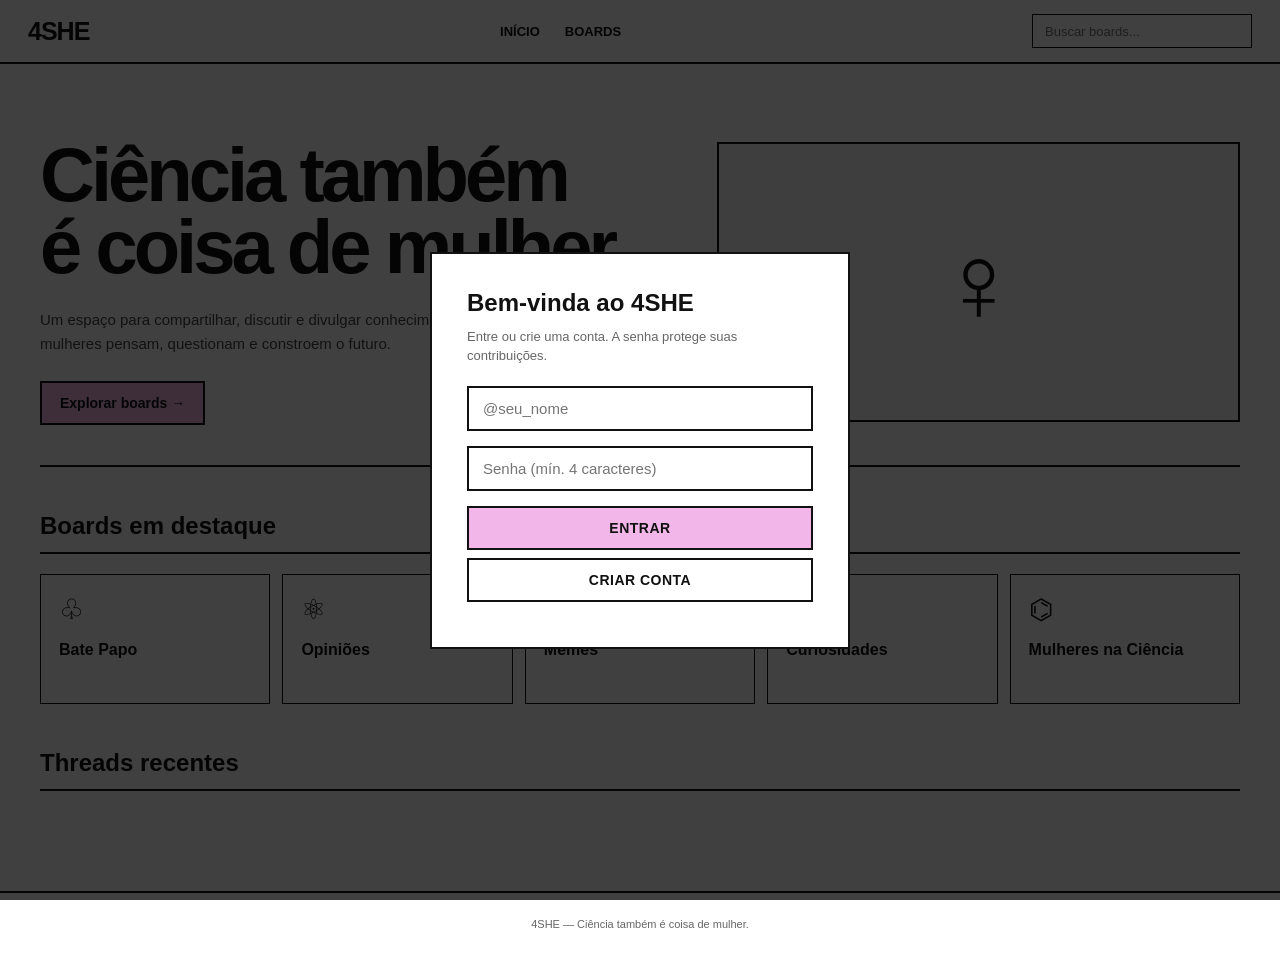
==== public/index.html @ c558122b "bagui certo" ====
<!DOCTYPE html>
<html lang="pt-BR">
<head>
    <meta charset="UTF-8">
    <meta name="viewport" content="width=device-width, initial-scale=1.0, viewport-fit=cover">
    <title>4SHE — Ciência também é coisa de mulher</title>
    <link rel="stylesheet" href="css.css">
</head>
<body>

<header>
    <div class="logo" data-nav="home">4SHE</div>

    <nav class="top-nav">
        <a data-nav="home">INÍCIO</a>
        <a data-nav="boards">BOARDS</a>
    </nav>

    <input class="search" type="text" placeholder="Buscar boards...">

</header>

<main>

    <!-- HOME -->
    <section id="page-home" class="page active">
        <div class="hero">
            <div>
                <h1>Ciência também<br>é coisa de mulher.</h1>
                <p>Um espaço para compartilhar, discutir e divulgar conhecimento científico. Aqui, mulheres pensam, questionam e constroem o futuro.</p>
                <button class="button" data-nav="boards">Explorar boards →</button>
            </div>
            <div class="hero-visual">♀</div>
        </div>

        <div class="section">
            <div class="section-title"><h2>Boards em destaque</h2></div>
            <div class="boards-grid">
                <div class="board-card" data-board="Biologia"><div class="board-icon">♧</div><h3>Bate Papo</h3></div>
                <div class="board-card" data-board="Física"><div class="board-icon">⚛</div><h3>Opiniões</h3></div>
                <div class="board-card" data-board="Computação"><div class="board-icon">▣</div><h3>Memes</h3></div>
                <div class="board-card" data-board="Astronomia"><div class="board-icon">✧</div><h3>Curiosidades</h3></div>
                <div class="board-card" data-board="Mulheres na Ciência"><div class="board-icon">⌬</div><h3>Mulheres na Ciência</h3></div>
            </div>
        </div>

        <div class="section">
            <div class="section-title"><h2>Threads recentes</h2></div>
            <div id="home_threads"></div>
        </div>
    </section>

    <!-- BOARDS -->
    <section id="page-boards" class="page">
        <div class="boards-layout">
            <aside class="board-sidebar">
                <button data-board="__todas__" class="selected">⌘ Todas</button>
                <button data-board="Biologia">♧ Bate Papo</button>
                <button data-board="Física">⚛ Opiniões</button>
                <button data-board="Computação">▣ Memes</button>
                <button data-board="Astronomia">✧ Curiosidades</button>
                <button data-board="Química">⚗ Ciencias</button>
                <button data-board="Matemática">∑ Nerdices</button>
                <button data-board="Engenharia">⚙ Bate papo2</button>
                <button data-board="Mulheres na Ciência">♡ Mulheres na Ciência</button>
            </aside>

            <div class="board-content">
                <div class="board-header">
                    <div>
                        <h2 id="board_titulo">Todas as threads</h2>
                        <p id="board_desc">Todas as discussões da plataforma.</p>
                    </div>
                    <a id="link_publicar" class="publicar-thread" href="#">
                        <span class="plus">＋</span>
                        <span class="txt">PUBLICAR THREAD</span>
                    </a>
                </div>
                <div id="thread-list"></div>
            </div>
        </div>
    </section>

    <!-- PUBLICAR -->
    <section id="page-publicar" class="page">
        <div class="form-container">
            <h2 style="margin-bottom:20px;border-bottom:2px solid #111;padding-bottom:15px;">Nova Thread</h2>
            <form id="threadForm">
                <div class="form-group">
                    <label for="titulo">Título da thread</label>
                    <input type="text" id="titulo" placeholder="Digite o título da discussão" required>
                </div>
                <div class="form-group">
                    <label for="url">URL da imagem</label>
                    <input type="url" id="url" placeholder="https://exemplo.com/imagem.jpg">
                    <div class="help">Opcional. Cole o endereço de uma imagem.</div>
                </div>
                <div class="form-group">
                    <label for="texto">Texto da discussão</label>
                    <textarea id="texto" required placeholder="Escreva aqui o conteúdo da sua discussão..."></textarea>
                    <div class="help">Explique sua ideia, pergunta ou hipótese.</div>
                </div>
                <div class="buttons">
                    <button type="submit">PUBLICAR THREAD</button>
                    <button type="button" class="cancelar" data-nav="boards">CANCELAR</button>
                </div>
            </form>
            <div id="status"></div>
        </div>
    </section>

    <!-- THREAD -->
    <section id="page-thread" class="page">
        <div class="thread-page">
            <button class="back" data-nav="boards">← Voltar</button>

            <article class="post">
                <div class="post-header">
                    <strong id="thread_titulo">Carregando...</strong>
                    <span id="thread_board_tag">#board</span>
                </div>
                <div class="post-body">
                    <strong id="thread_autor">@carregando</strong>
                    <img id="thread_imagem" class="sem-imagem" alt="">
                    <div class="texto" id="thread_texto">Carregando...</div>
                </div>
            </article>

            <div class="comentarios-lista" id="comentarios_lista"></div>

            <div class="comment-form">
                <input type="text" id="input_comentario" placeholder="Escreva um comentário...">
                <button id="btn_comentar">→</button>
            </div>
        </div>
    </section>

</main>

<nav class="mobile-nav">
    <button data-nav="home">⌂<small>Início</small></button>
    <button data-nav="boards">▦<small>Boards</small></button>
    <button data-nav="publicar">＋<small>Novo</small></button>
</nav>

<footer>4SHE — Ciência também é coisa de mulher.</footer>

<script src="api.js"></script>
<script src="app.js"></script>
</body>
</html>
---- public/css.css ----
/* RESET */
* { margin: 0; padding: 0; box-sizing: border-box; }
html { -webkit-text-size-adjust: 100%; -webkit-tap-highlight-color: transparent; }
body { font-family: Arial, Helvetica, sans-serif; background: #fff; color: #111; overflow-x: hidden; padding-bottom: 0; }
button, input, textarea, select { font: inherit; color: inherit; }
button { cursor: pointer; }
a { color: inherit; text-decoration: none; cursor: pointer; }
img { max-width: 100%; display: block; }

:root {
    --black: #111; --white: #fff; --gray: #666;
    --light-gray: #e8e8e8; --lighter-gray: #f7f7f7;
    --pink: #f2b7e8; --pink-strong: #d94fbd;
    --danger: #d84b4b; --green: #438c62;
    --header-h: 64px; --mobile-nav-h: 60px;
}

/* HEADER */
header {
    height: var(--header-h);
    border-bottom: 2px solid var(--black);
    display: flex; align-items: center; justify-content: space-between;
    gap: 12px; padding: 0 28px;
    position: sticky; top: 0; background: #fff; z-index: 100;
}
.logo { font-size: 25px; font-weight: 900; letter-spacing: -1px; flex-shrink: 0; cursor: pointer; }
.top-nav { display: flex; align-items: center; gap: 25px; }
.top-nav a { font-size: 13px; font-weight: bold; }
.top-nav a:hover { color: var(--pink-strong); }
.search { width: 220px; height: 34px; border: 1px solid var(--black); padding: 0 12px; outline: none; flex-shrink: 1; min-width: 100px; font-size: 13px; }
.search:focus { background: var(--lighter-gray); }
.role-area { display: flex; align-items: center; gap: 10px; flex-shrink: 0; }
.role-select { border: 1px solid var(--black); background: #fff; padding: 8px 12px; font-size: 12px; font-weight: bold; max-width: 140px; }
.username-tag { font-size: 12px; font-weight: bold; color: var(--pink-strong); white-space: nowrap; }

/* LAYOUT */
main { max-width: 1250px; margin: auto; padding: 35px 25px 80px; }
.page { display: none; }
.page.active { display: block; }

/* HERO */
.hero { border-bottom: 2px solid var(--black); padding: 40px 0; display: grid; grid-template-columns: 1.2fr 1fr; gap: 50px; align-items: center; }
.hero h1 { font-size: clamp(40px, 6vw, 76px); line-height: .95; letter-spacing: -4px; max-width: 650px; }
.hero p { margin-top: 25px; max-width: 580px; color: #444; line-height: 1.6; font-size: 15px; }
.button { display: inline-block; margin-top: 25px; border: 2px solid var(--black); background: var(--pink); padding: 12px 18px; font-weight: bold; transition: .15s; font-size: 14px; }
.button:hover { background: var(--black); color: #fff; }
.hero-visual { height: 280px; border: 2px solid var(--black); display: flex; align-items: center; justify-content: center; font-size: 110px; background: var(--lighter-gray); }

/* SECTION */
.section { margin-top: 45px; }
.section-title { border-bottom: 2px solid var(--black); padding-bottom: 12px; margin-bottom: 20px; display: flex; justify-content: space-between; align-items: center; gap: 12px; }
.section-title h2 { font-size: 24px; }

/* BOARDS GRID */
.boards-grid { display: grid; grid-template-columns: repeat(5, 1fr); gap: 12px; }
.board-card { border: 1px solid var(--black); padding: 18px; min-height: 130px; background: #fff; transition: .15s; cursor: pointer; }
.board-card:hover { background: var(--pink); transform: translateY(-2px); }
.board-icon { font-size: 28px; margin-bottom: 15px; }
.board-card h3 { font-size: 16px; margin-bottom: 7px; }
.board-card p { font-size: 11px; color: var(--gray); }

/* THREAD ITEM */
.thread-list { border-top: 1px solid var(--black); }
.thread { display: grid; grid-template-columns: 60px 1fr auto; gap: 15px; padding: 18px 8px; border-bottom: 1px solid var(--light-gray); align-items: center; cursor: pointer; transition: background .12s; }
.thread:hover { background: var(--lighter-gray); }
.thread-image { width: 52px; height: 52px; border: 1px solid var(--black); display: flex; align-items: center; justify-content: center; background: var(--pink); font-size: 22px; overflow: hidden; flex-shrink: 0; }
.thread-image img { width: 100%; height: 100%; object-fit: cover; }
.thread h3 { font-size: 15px; margin-bottom: 6px; line-height: 1.3; word-break: break-word; }
.thread-meta { font-size: 11px; color: var(--gray); }
.thread-count { font-size: 11px; white-space: nowrap; color: var(--gray); }

/* BOARDS PAGE */
.boards-layout { display: grid; grid-template-columns: 230px 1fr; border: 1px solid var(--black); }
.board-sidebar { border-right: 1px solid var(--black); }
.board-sidebar button { width: 100%; text-align: left; padding: 14px; border: 0; border-bottom: 1px solid var(--light-gray); background: #fff; font-size: 13px; transition: .12s; }
.board-sidebar button:hover, .board-sidebar button.selected { background: var(--pink); font-weight: bold; }
.board-content { padding: 25px; }
.board-header { display: flex; justify-content: space-between; align-items: flex-start; gap: 20px; margin-bottom: 25px; flex-wrap: wrap; }
.board-header h2 { font-size: 24px; margin-bottom: 8px; }
.board-header p { font-size: 13px; color: var(--gray); }

/* BOTÃO PUBLICAR */
.publicar-thread { display: inline-flex; align-items: center; gap: 10px; border: 2px solid var(--black); background: var(--pink); color: var(--black); padding: 12px 22px; font-weight: bold; font-size: 13px; letter-spacing: .5px; transition: all .15s ease; white-space: nowrap; cursor: pointer; }
.publicar-thread:hover { background: var(--black); color: #fff; transform: translateY(-2px); box-shadow: 4px 4px 0 var(--pink-strong); }
.publicar-thread:active { transform: translateY(0); box-shadow: 2px 2px 0 var(--pink-strong); }
.publicar-thread .plus { font-size: 16px; font-weight: 900; line-height: 1; }

/* THREAD COMPLETA */
.thread-page { max-width: 850px; margin: auto; }
.back { border: 0; background: transparent; margin-bottom: 25px; font-weight: bold; font-size: 13px; cursor: pointer; }
.post { border: 1px solid var(--black); margin-bottom: 15px; background: #fff; }
.post-header { padding: 12px 15px; border-bottom: 1px solid var(--black); background: var(--lighter-gray); display: flex; justify-content: space-between; gap: 10px; font-size: 12px; flex-wrap: wrap; }
.post-body { padding: 20px; line-height: 1.6; word-break: break-word; }
.post-body img { max-width: 100%; height: auto; max-height: 500px; object-fit: contain; margin-bottom: 20px; border: 1px solid var(--black); }
.post-actions { padding: 10px 15px; border-top: 1px solid var(--light-gray); font-size: 12px; display: flex; gap: 20px; flex-wrap: wrap; }
.texto { font-size: 15px; line-height: 1.7; white-space: pre-wrap; word-break: break-word; margin-top: 15px; }
.sem-imagem { display: none; }

/* COMENTÁRIOS */
.comentarios-lista { margin-top: 30px; }
.comentarios-lista h3 { font-size: 18px; margin-bottom: 15px; padding-bottom: 10px; border-bottom: 1px solid var(--light-gray); }
.comentario { border: 1px solid var(--black); margin-bottom: 12px; padding: 15px; background: #fff; }
.comentario-header { display: flex; justify-content: space-between; gap: 10px; font-size: 12px; font-weight: bold; margin-bottom: 10px; padding-bottom: 8px; border-bottom: 1px solid var(--light-gray); flex-wrap: wrap; }
.comentario-header span:last-child { color: var(--gray); font-weight: normal; }
.comentario-body { font-size: 14px; line-height: 1.6; white-space: pre-wrap; word-break: break-word; }
.sem-comentarios { font-size: 13px; color: var(--gray); text-align: center; padding: 30px 20px; border: 1px dashed var(--light-gray); }

/* FORM COMENTÁRIO */
.comment-form { display: flex; margin-top: 25px; }
.comment-form input { flex: 1; height: 46px; border: 2px solid var(--black); border-right: 0; padding: 10px 14px; font-size: 14px; outline: none; min-width: 0; }
.comment-form input:focus { background: var(--lighter-gray); }
.comment-form button { border: 2px solid var(--black); background: var(--pink); padding: 0 22px; font-weight: bold; font-size: 18px; flex-shrink: 0; transition: .12s; }
.comment-form button:hover { background: var(--black); color: #fff; }

/* FORM PUBLICAR */
.form-container { background: #fff; border: 2px solid var(--black); padding: 30px; max-width: 850px; margin: auto; }
.form-group { margin-bottom: 25px; }
label { display: block; font-size: 14px; font-weight: bold; margin-bottom: 8px; }
.form-container input, .form-container textarea { width: 100%; border: 2px solid var(--black); background: #f9f9f9; padding: 12px; font-family: inherit; font-size: 15px; outline: none; }
.form-container input:focus, .form-container textarea:focus { background: #fff; }
.form-container textarea { min-height: 220px; resize: vertical; }
.help { margin-top: 6px; font-size: 12px; color: #666; }
.buttons { display: flex; gap: 10px; margin-top: 30px; }
.buttons button { border: 2px solid var(--black); padding: 12px 22px; font-weight: bold; font-size: 14px; background: #111; color: #fff; transition: .15s; }
.buttons button:hover { background: #fff; color: #111; }
.buttons .cancelar { background: #fff; color: #111; }
#status { margin-top: 20px; padding: 12px; border: 2px solid var(--black); display: none; font-size: 14px; background: #d8f1df; }

/* MODAL */
.modal-overlay { position: fixed; inset: 0; background: rgba(0,0,0,.75); display: none; align-items: center; justify-content: center; z-index: 9999; padding: 20px; }
.modal-overlay.active { display: flex; }
.modal-box { background: #fff; border: 2px solid var(--black); padding: 35px; max-width: 420px; width: 100%; max-height: 90vh; overflow-y: auto; }
.modal-box h2 { font-size: 24px; margin-bottom: 10px; }
.modal-box p { font-size: 13px; color: var(--gray); margin-bottom: 20px; line-height: 1.5; }
.modal-box input { width: 100%; border: 2px solid var(--black); padding: 12px 14px; font-size: 15px; margin-bottom: 15px; outline: none; }
.modal-box input:focus { background: var(--lighter-gray); }
.modal-box button { border: 2px solid var(--black); background: var(--pink); padding: 12px 20px; font-weight: bold; width: 100%; font-size: 14px; letter-spacing: .5px; transition: .15s; }
.modal-box button:hover { background: var(--black); color: #fff; }

/* FOOTER */
footer { border-top: 2px solid var(--black); padding: 25px; text-align: center; font-size: 11px; color: var(--gray); }

/* BUSCA */
.board-card.hidden, .board-sidebar button.hidden { display: none; }

/* MOBILE NAV */
.mobile-nav { display: none; position: fixed; bottom: 0; left: 0; right: 0; height: var(--mobile-nav-h); background: #fff; border-top: 2px solid var(--black); z-index: 200; justify-content: space-around; align-items: center; padding-bottom: env(safe-area-inset-bottom, 0); }
.mobile-nav button { border: 0; background: transparent; display: flex; flex-direction: column; align-items: center; justify-content: center; gap: 2px; font-size: 20px; flex: 1; height: 100%; }
.mobile-nav button:active { background: var(--lighter-gray); }
.mobile-nav small { display: block; font-size: 9px; font-weight: bold; }

/* TABLET */
@media (max-width: 900px) {
    header { padding: 0 16px; height: 58px; }
    .top-nav { display: none; }
    .search { width: 180px; height: 32px; font-size: 13px; }
    main { padding: 25px 18px 100px; }
    .hero { grid-template-columns: 1fr; padding: 30px 0; gap: 30px; }
    .hero h1 { font-size: 44px; letter-spacing: -2px; }
    .hero-visual { height: 180px; font-size: 70px; }
    .boards-grid { grid-template-columns: repeat(2, 1fr); }
    .boards-layout { grid-template-columns: 1fr; }
    .board-sidebar { border-right: 0; border-bottom: 1px solid var(--black); display: flex; overflow-x: auto; -webkit-overflow-scrolling: touch; }
    .board-sidebar button { min-width: 140px; border-right: 1px solid var(--light-gray); border-bottom: 0; white-space: nowrap; }
    .board-content { padding: 20px; }
    .board-header { flex-direction: column; align-items: stretch; }
    .publicar-thread { align-self: flex-start; }
}

/* MOBILE */
@media (max-width: 600px) {
    body { padding-bottom: var(--mobile-nav-h); }
    header { height: 54px; padding: 0 12px; gap: 8px; }
    .logo { font-size: 21px; }
    .search { max-width: 130px; height: 30px; font-size: 12px; padding: 0 10px; }
    .role-select { padding: 6px 8px; font-size: 10px; max-width: 100px; }
    .username-tag { display: none; }
    main { padding: 18px 12px 90px; }
    .hero { border-bottom: 1px solid var(--black); padding: 22px 0; gap: 20px; }
    .hero h1 { font-size: 36px; letter-spacing: -1.5px; }
    .hero p { font-size: 13px; margin-top: 15px; }
    .button { padding: 10px 16px; font-size: 13px; }
    .hero-visual { height: 130px; font-size: 60px; }
    .section { margin-top: 30px; }
    .section-title { padding-bottom: 10px; margin-bottom: 15px; }
    .section-title h2 { font-size: 19px; }
    .boards-grid { grid-template-columns: 1fr 1fr; gap: 8px; }
    .board-card { min-height: 100px; padding: 12px; }
    .board-icon { font-size: 22px; margin-bottom: 8px; }
    .board-card h3 { font-size: 13px; }
    .board-card p { font-size: 10px; }
    .thread { grid-template-columns: 44px 1fr; padding: 14px 4px; gap: 12px; }
    .thread-image { width: 44px; height: 44px; font-size: 18px; }
    .thread h3 { font-size: 13px; margin-bottom: 4px; }
    .thread-meta { font-size: 10px; }
    .thread-count { display: none; }
    .post { border-left: 0; border-right: 0; margin-left: -12px; margin-right: -12px; }
    .post-header { font-size: 11px; padding: 10px 14px; }
    .post-body { padding: 16px; font-size: 14px; }
    .post-body img { max-height: 240px; margin-bottom: 14px; }
    .texto { font-size: 14px; line-height: 1.65; }
    .comentarios-lista { margin-top: 22px; }
    .comentarios-lista h3 { font-size: 16px; }
    .comentario { padding: 12px; margin-bottom: 10px; }
    .comentario-header { font-size: 11px; flex-direction: column; gap: 4px; align-items: flex-start; }
    .comentario-body { font-size: 13px; }
    .comment-form { margin-top: 18px; margin-left: -12px; margin-right: -12px; }
    .comment-form input { height: 44px; font-size: 16px; padding: 10px 14px; border-left: 0; }
    .comment-form button { padding: 0 18px; font-size: 17px; border-right: 0; }
    .form-container { padding: 18px; border-left: 0; border-right: 0; margin-left: -12px; margin-right: -12px; }
    .form-container input, .form-container textarea { font-size: 16px; padding: 12px; }
    .form-container textarea { min-height: 180px; }
    .buttons { flex-direction: column; }
    .buttons button { width: 100%; }
    .modal-overlay { padding: 12px; }
    .modal-box { padding: 22px; max-width: 100%; }
    .modal-box h2 { font-size: 20px; }
    .modal-box input { font-size: 16px; }
    .publicar-thread { position: fixed; bottom: calc(var(--mobile-nav-h) + 16px); right: 16px; width: 56px; height: 56px; padding: 0; border-radius: 50%; display: flex; justify-content: center; align-items: center; font-size: 0; box-shadow: 3px 3px 0 var(--black); z-index: 250; }
    .publicar-thread .plus { font-size: 30px; line-height: 1; }
    .publicar-thread .txt { display: none; }
    footer { padding: 20px 15px; font-size: 10px; }
    .mobile-nav { display: flex; }
}

@media (max-width: 380px) {
    .boards-grid { grid-template-columns: 1fr; }
    .hero h1 { font-size: 32px; letter-spacing: -1px; }
    .role-select { padding: 5px 6px; font-size: 9px; max-width: 80px; }
}

@media (min-width: 601px) {
    .mobile-nav { display: none; }
}
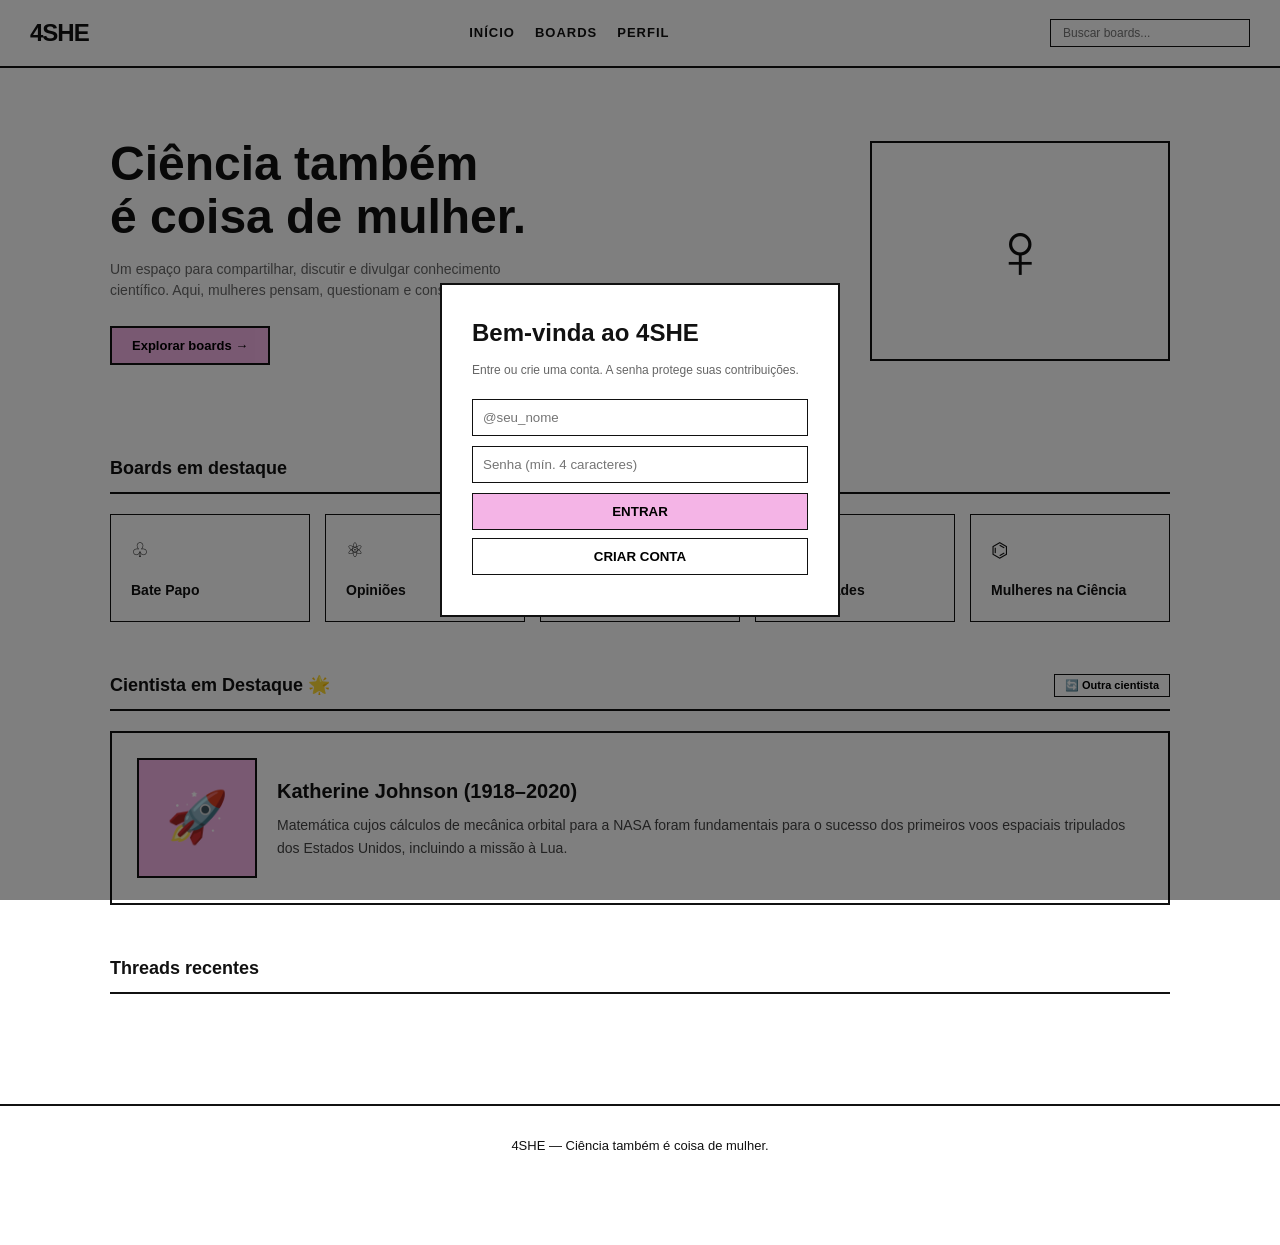
==== commit 194e251b: "Final integration of the full code" ====
--- a/public/index.html
+++ b/public/index.html
@@ -1,151 +1,197 @@
-<!DOCTYPE html>
-<html lang="pt-BR">
-<head>
-    <meta charset="UTF-8">
-    <meta name="viewport" content="width=device-width, initial-scale=1.0, viewport-fit=cover">
-    <title>4SHE — Ciência também é coisa de mulher</title>
-    <link rel="stylesheet" href="css.css">
-</head>
-<body>
-
-<header>
-    <div class="logo" data-nav="home">4SHE</div>
-
-    <nav class="top-nav">
-        <a data-nav="home">INÍCIO</a>
-        <a data-nav="boards">BOARDS</a>
-    </nav>
-
-    <input class="search" type="text" placeholder="Buscar boards...">
-
-</header>
-
-<main>
-
-    <!-- HOME -->
-    <section id="page-home" class="page active">
-        <div class="hero">
-            <div>
-                <h1>Ciência também<br>é coisa de mulher.</h1>
-                <p>Um espaço para compartilhar, discutir e divulgar conhecimento científico. Aqui, mulheres pensam, questionam e constroem o futuro.</p>
-                <button class="button" data-nav="boards">Explorar boards →</button>
-            </div>
-            <div class="hero-visual">♀</div>
-        </div>
-
-        <div class="section">
-            <div class="section-title"><h2>Boards em destaque</h2></div>
-            <div class="boards-grid">
-                <div class="board-card" data-board="Biologia"><div class="board-icon">♧</div><h3>Bate Papo</h3></div>
-                <div class="board-card" data-board="Física"><div class="board-icon">⚛</div><h3>Opiniões</h3></div>
-                <div class="board-card" data-board="Computação"><div class="board-icon">▣</div><h3>Memes</h3></div>
-                <div class="board-card" data-board="Astronomia"><div class="board-icon">✧</div><h3>Curiosidades</h3></div>
-                <div class="board-card" data-board="Mulheres na Ciência"><div class="board-icon">⌬</div><h3>Mulheres na Ciência</h3></div>
-            </div>
-        </div>
-
-        <div class="section">
-            <div class="section-title"><h2>Threads recentes</h2></div>
-            <div id="home_threads"></div>
-        </div>
-    </section>
-
-    <!-- BOARDS -->
-    <section id="page-boards" class="page">
-        <div class="boards-layout">
-            <aside class="board-sidebar">
-                <button data-board="__todas__" class="selected">⌘ Todas</button>
-                <button data-board="Biologia">♧ Bate Papo</button>
-                <button data-board="Física">⚛ Opiniões</button>
-                <button data-board="Computação">▣ Memes</button>
-                <button data-board="Astronomia">✧ Curiosidades</button>
-                <button data-board="Química">⚗ Ciencias</button>
-                <button data-board="Matemática">∑ Nerdices</button>
-                <button data-board="Engenharia">⚙ Bate papo2</button>
-                <button data-board="Mulheres na Ciência">♡ Mulheres na Ciência</button>
-            </aside>
-
-            <div class="board-content">
-                <div class="board-header">
-                    <div>
-                        <h2 id="board_titulo">Todas as threads</h2>
-                        <p id="board_desc">Todas as discussões da plataforma.</p>
-                    </div>
-                    <a id="link_publicar" class="publicar-thread" href="#">
-                        <span class="plus">＋</span>
-                        <span class="txt">PUBLICAR THREAD</span>
-                    </a>
-                </div>
-                <div id="thread-list"></div>
-            </div>
-        </div>
-    </section>
-
-    <!-- PUBLICAR -->
-    <section id="page-publicar" class="page">
-        <div class="form-container">
-            <h2 style="margin-bottom:20px;border-bottom:2px solid #111;padding-bottom:15px;">Nova Thread</h2>
-            <form id="threadForm">
-                <div class="form-group">
-                    <label for="titulo">Título da thread</label>
-                    <input type="text" id="titulo" placeholder="Digite o título da discussão" required>
-                </div>
-                <div class="form-group">
-                    <label for="url">URL da imagem</label>
-                    <input type="url" id="url" placeholder="https://exemplo.com/imagem.jpg">
-                    <div class="help">Opcional. Cole o endereço de uma imagem.</div>
-                </div>
-                <div class="form-group">
-                    <label for="texto">Texto da discussão</label>
-                    <textarea id="texto" required placeholder="Escreva aqui o conteúdo da sua discussão..."></textarea>
-                    <div class="help">Explique sua ideia, pergunta ou hipótese.</div>
-                </div>
-                <div class="buttons">
-                    <button type="submit">PUBLICAR THREAD</button>
-                    <button type="button" class="cancelar" data-nav="boards">CANCELAR</button>
-                </div>
-            </form>
-            <div id="status"></div>
-        </div>
-    </section>
-
-    <!-- THREAD -->
-    <section id="page-thread" class="page">
-        <div class="thread-page">
-            <button class="back" data-nav="boards">← Voltar</button>
-
-            <article class="post">
-                <div class="post-header">
-                    <strong id="thread_titulo">Carregando...</strong>
-                    <span id="thread_board_tag">#board</span>
-                </div>
-                <div class="post-body">
-                    <strong id="thread_autor">@carregando</strong>
-                    <img id="thread_imagem" class="sem-imagem" alt="">
-                    <div class="texto" id="thread_texto">Carregando...</div>
-                </div>
-            </article>
-
-            <div class="comentarios-lista" id="comentarios_lista"></div>
-
-            <div class="comment-form">
-                <input type="text" id="input_comentario" placeholder="Escreva um comentário...">
-                <button id="btn_comentar">→</button>
-            </div>
-        </div>
-    </section>
-
-</main>
-
-<nav class="mobile-nav">
-    <button data-nav="home">⌂<small>Início</small></button>
-    <button data-nav="boards">▦<small>Boards</small></button>
-    <button data-nav="publicar">＋<small>Novo</small></button>
-</nav>
-
-<footer>4SHE — Ciência também é coisa de mulher.</footer>
-
-<script src="api.js"></script>
-<script src="app.js"></script>
-</body>
+<!DOCTYPE html>
+<html lang="pt-BR">
+<head>
+    <meta charset="UTF-8">
+    <meta name="viewport" content="width=device-width, initial-scale=1.0, viewport-fit=cover">
+    <title>4SHE — Ciência também é coisa de mulher</title>
+    <link rel="stylesheet" href="css.css">
+</head>
+<body>
+
+<header>
+    <div class="logo" data-nav="home">4SHE</div>
+
+    <nav class="top-nav">
+        <a data-nav="home">INÍCIO</a>
+        <a data-nav="boards">BOARDS</a>
+        <a data-nav="perfil">PERFIL</a>
+    </nav>
+
+    <input class="search" type="text" placeholder="Buscar boards...">
+</header>
+
+<main>
+
+    <!-- HOME -->
+    <section id="page-home" class="page active">
+        <div class="hero">
+            <div>
+                <h1>Ciência também<br>é coisa de mulher.</h1>
+                <p>Um espaço para compartilhar, discutir e divulgar conhecimento científico. Aqui, mulheres pensam, questionam e constroem o futuro.</p>
+                <button class="button" data-nav="boards">Explorar boards →</button>
+            </div>
+            <div class="hero-visual">♀</div>
+        </div>
+
+        <div class="section">
+            <div class="section-title"><h2>Boards em destaque</h2></div>
+            <div class="boards-grid">
+                <div class="board-card" data-board="Biologia"><div class="board-icon">♧</div><h3>Bate Papo</h3></div>
+                <div class="board-card" data-board="Física"><div class="board-icon">⚛</div><h3>Opiniões</h3></div>
+                <div class="board-card" data-board="Computação"><div class="board-icon">▣</div><h3>Memes</h3></div>
+                <div class="board-card" data-board="Astronomia"><div class="board-icon">✧</div><h3>Curiosidades</h3></div>
+                <div class="board-card" data-board="Mulheres na Ciência"><div class="board-icon">⌬</div><h3>Mulheres na Ciência</h3></div>
+            </div>
+        </div>
+
+        <!-- CIENTISTA EM DESTAQUE -->
+        <div class="section">
+            <div class="section-title" style="display: flex; justify-content: space-between; align-items: center;">
+                <h2>Cientista em Destaque 🌟</h2>
+                <button id="btn_trocar_cientista" style="background: none; border: 1px solid #111; padding: 4px 10px; font-size: 11px; font-weight: bold; cursor: pointer;">🔄 Outra cientista</button>
+            </div>
+            <div style="border: 2px solid #111; padding: 25px; background: #fff; display: grid; grid-template-columns: 120px 1fr; gap: 20px; align-items: center;" class="cientista-box">
+                <div id="cientista_icone" style="width: 120px; height: 120px; border: 2px solid #111; background: var(--pink); display: flex; align-items: center; justify-content: center; font-size: 50px; flex-shrink: 0;">
+                    👩‍🔬
+                </div>
+                <div>
+                    <h3 id="cientista_nome" style="font-size: 20px; margin-bottom: 8px;">Carregando...</h3>
+                    <p id="cientista_bio" style="font-size: 14px; line-height: 1.6; color: #444; word-break: break-word;">Carregando informações da cientista...</p>
+                </div>
+            </div>
+        </div>
+
+        <div class="section">
+            <div class="section-title"><h2>Threads recentes</h2></div>
+            <div id="home_threads"></div>
+        </div>
+    </section>
+
+    <!-- BOARDS -->
+    <section id="page-boards" class="page">
+        <div class="boards-layout">
+            <aside class="board-sidebar">
+                <button data-board="__todas__" class="selected">⌘ Todas</button>
+                <button data-board="Biologia">♧ Bate Papo</button>
+                <button data-board="Física">⚛ Opiniões</button>
+                <button data-board="Computação">▣ Memes</button>
+                <button data-board="Astronomia">✧ Curiosidades</button>
+                <button data-board="Química">⚗ Ciencias</button>
+                <button data-board="Matemática">∑ Nerdices</button>
+                <button data-board="Engenharia">⚙ Bate papo2</button>
+                <button data-board="Mulheres na Ciência">♡ Mulheres na Ciência</button>
+            </aside>
+
+            <div class="board-content">
+                <div class="board-header">
+                    <div>
+                        <h2 id="board_titulo">Todas as threads</h2>
+                        <p id="board_desc">Todas as discussões da plataforma.</p>
+                    </div>
+                    <a id="link_publicar" class="publicar-thread" href="#">
+                        <span class="plus">＋</span>
+                        <span class="txt">PUBLICAR THREAD</span>
+                    </a>
+                </div>
+                <div id="thread-list"></div>
+            </div>
+        </div>
+    </section>
+
+    <!-- PUBLICAR -->
+    <section id="page-publicar" class="page">
+        <div class="form-container">
+            <h2 style="margin-bottom:20px;border-bottom:2px solid #111;padding-bottom:15px;">Nova Thread</h2>
+            <form id="threadForm">
+                <div class="form-group">
+                    <label for="titulo">Título da thread</label>
+                    <input type="text" id="titulo" placeholder="Digite o título da discussão" required>
+                </div>
+                <div class="form-group">
+                    <label for="url">URL da imagem</label>
+                    <input type="url" id="url" placeholder="https://exemplo.com/imagem.jpg">
+                    <div class="help">Opcional. Cole o endereço de uma imagem.</div>
+                </div>
+                <div class="form-group">
+                    <label for="texto">Texto da discussão</label>
+                    <textarea id="texto" required placeholder="Escreva aqui o conteúdo da sua discussão..."></textarea>
+                    <div class="help">Explique sua ideia, pergunta ou hipótese.</div>
+                </div>
+                <div class="buttons">
+                    <button type="submit">PUBLICAR THREAD</button>
+                    <button type="button" class="cancelar" data-nav="boards">CANCELAR</button>
+                </div>
+            </form>
+            <div id="status"></div>
+        </div>
+    </section>
+
+    <!-- THREAD -->
+    <section id="page-thread" class="page">
+        <div class="thread-page">
+            <button class="back" data-nav="boards">← Voltar</button>
+
+            <article class="post">
+                <div class="post-header">
+                    <strong id="thread_titulo">Carregando...</strong>
+                    <span id="thread_board_tag">#board</span>
+                </div>
+                <!-- CAIXA DE VOTOS -->
+                <div style="display: flex; align-items: center; gap: 10px; padding: 10px 15px; background: #fafafa; border-bottom: 1px solid #111;">
+                    <button id="btn_upvote" style="background: none; border: 1px solid #111; padding: 4px 10px; font-weight: bold; cursor: pointer;">▲ Apoiar</button>
+                    <span id="thread_votos_count" style="font-weight: bold; font-size: 14px;">0</span>
+                    <button id="btn_downvote" style="background: none; border: 1px solid #111; padding: 4px 10px; font-weight: bold; cursor: pointer;">▼ Crítica</button>
+                </div>
+                <div class="post-body">
+                    <strong id="thread_autor">@carregando</strong>
+                    <img id="thread_imagem" class="sem-imagem" alt="">
+                    <div class="texto" id="thread_texto">Carregando...</div>
+                </div>
+            </article>
+
+            <div class="comentarios-lista" id="comentarios_lista"></div>
+
+            <div class="comment-form">
+                <input type="text" id="input_comentario" placeholder="Escreva um comentário...">
+                <button id="btn_comentar">→</button>
+            </div>
+        </div>
+    </section>
+
+    <!-- PERFIL -->
+    <section id="page-perfil" class="page">
+        <div class="form-container" style="max-width: 600px;">
+            <h2 style="margin-bottom:20px;border-bottom:2px solid #111;padding-bottom:15px;">Meu Perfil</h2>
+            
+            <div style="display: flex; align-items: center; gap: 20px; margin-bottom: 25px;">
+                <div id="perfil_avatar_box" style="width: 80px; height: 80px; border: 2px solid #111; background: var(--pink); display: flex; align-items: center; justify-content: center; font-size: 32px; overflow: hidden; flex-shrink: 0;">
+                    👤
+                </div>
+                <div>
+                    <h3 id="perfil_username" style="font-size: 20px; margin-bottom: 5px;">@usuario</h3>
+                    <p style="font-size: 12px; color: var(--gray);">Conta ativa no 4SHE</p>
+                </div>
+            </div>
+
+            <div class="form-group">
+                <label for="input_avatar_url">URL da Foto de Perfil</label>
+                <input type="url" id="input_avatar_url" placeholder="https://exemplo.com/foto.jpg">
+                <div class="help">Cole o link direto de uma imagem para usar como seu avatar.</div>
+            </div>
+
+            <button type="button" id="btn_salvar_perfil" class="button" style="width: 100%; margin-top: 10px; background: var(--pink); cursor: pointer;">Salvar Avatar</button>
+
+            <div style="margin-top: 40px; border-top: 2px solid var(--light-gray); padding-top: 20px;">
+                <button type="button" id="btn_sair_conta" style="width: 100%; border: 2px solid var(--danger); background: #fff; color: var(--danger); padding: 12px; font-weight: bold; cursor: pointer; font-size: 14px; transition: .15s;">SAIR DA CONTA</button>
+            </div>
+        </div>
+    </section>
+
+</main>
+
+<footer>4SHE — Ciência também é coisa de mulher.</footer>
+
+<script src="api.js"></script>
+<script src="app.js"></script>
+</body>
 </html>
--- a/public/css.css
+++ b/public/css.css
@@ -1,234 +1,527 @@
-/* RESET */
-* { margin: 0; padding: 0; box-sizing: border-box; }
-html { -webkit-text-size-adjust: 100%; -webkit-tap-highlight-color: transparent; }
-body { font-family: Arial, Helvetica, sans-serif; background: #fff; color: #111; overflow-x: hidden; padding-bottom: 0; }
-button, input, textarea, select { font: inherit; color: inherit; }
-button { cursor: pointer; }
-a { color: inherit; text-decoration: none; cursor: pointer; }
-img { max-width: 100%; display: block; }
-
-:root {
-    --black: #111; --white: #fff; --gray: #666;
-    --light-gray: #e8e8e8; --lighter-gray: #f7f7f7;
-    --pink: #f2b7e8; --pink-strong: #d94fbd;
-    --danger: #d84b4b; --green: #438c62;
-    --header-h: 64px; --mobile-nav-h: 60px;
-}
-
-/* HEADER */
-header {
-    height: var(--header-h);
-    border-bottom: 2px solid var(--black);
-    display: flex; align-items: center; justify-content: space-between;
-    gap: 12px; padding: 0 28px;
-    position: sticky; top: 0; background: #fff; z-index: 100;
-}
-.logo { font-size: 25px; font-weight: 900; letter-spacing: -1px; flex-shrink: 0; cursor: pointer; }
-.top-nav { display: flex; align-items: center; gap: 25px; }
-.top-nav a { font-size: 13px; font-weight: bold; }
-.top-nav a:hover { color: var(--pink-strong); }
-.search { width: 220px; height: 34px; border: 1px solid var(--black); padding: 0 12px; outline: none; flex-shrink: 1; min-width: 100px; font-size: 13px; }
-.search:focus { background: var(--lighter-gray); }
-.role-area { display: flex; align-items: center; gap: 10px; flex-shrink: 0; }
-.role-select { border: 1px solid var(--black); background: #fff; padding: 8px 12px; font-size: 12px; font-weight: bold; max-width: 140px; }
-.username-tag { font-size: 12px; font-weight: bold; color: var(--pink-strong); white-space: nowrap; }
-
-/* LAYOUT */
-main { max-width: 1250px; margin: auto; padding: 35px 25px 80px; }
-.page { display: none; }
-.page.active { display: block; }
-
-/* HERO */
-.hero { border-bottom: 2px solid var(--black); padding: 40px 0; display: grid; grid-template-columns: 1.2fr 1fr; gap: 50px; align-items: center; }
-.hero h1 { font-size: clamp(40px, 6vw, 76px); line-height: .95; letter-spacing: -4px; max-width: 650px; }
-.hero p { margin-top: 25px; max-width: 580px; color: #444; line-height: 1.6; font-size: 15px; }
-.button { display: inline-block; margin-top: 25px; border: 2px solid var(--black); background: var(--pink); padding: 12px 18px; font-weight: bold; transition: .15s; font-size: 14px; }
-.button:hover { background: var(--black); color: #fff; }
-.hero-visual { height: 280px; border: 2px solid var(--black); display: flex; align-items: center; justify-content: center; font-size: 110px; background: var(--lighter-gray); }
-
-/* SECTION */
-.section { margin-top: 45px; }
-.section-title { border-bottom: 2px solid var(--black); padding-bottom: 12px; margin-bottom: 20px; display: flex; justify-content: space-between; align-items: center; gap: 12px; }
-.section-title h2 { font-size: 24px; }
-
-/* BOARDS GRID */
-.boards-grid { display: grid; grid-template-columns: repeat(5, 1fr); gap: 12px; }
-.board-card { border: 1px solid var(--black); padding: 18px; min-height: 130px; background: #fff; transition: .15s; cursor: pointer; }
-.board-card:hover { background: var(--pink); transform: translateY(-2px); }
-.board-icon { font-size: 28px; margin-bottom: 15px; }
-.board-card h3 { font-size: 16px; margin-bottom: 7px; }
-.board-card p { font-size: 11px; color: var(--gray); }
-
-/* THREAD ITEM */
-.thread-list { border-top: 1px solid var(--black); }
-.thread { display: grid; grid-template-columns: 60px 1fr auto; gap: 15px; padding: 18px 8px; border-bottom: 1px solid var(--light-gray); align-items: center; cursor: pointer; transition: background .12s; }
-.thread:hover { background: var(--lighter-gray); }
-.thread-image { width: 52px; height: 52px; border: 1px solid var(--black); display: flex; align-items: center; justify-content: center; background: var(--pink); font-size: 22px; overflow: hidden; flex-shrink: 0; }
-.thread-image img { width: 100%; height: 100%; object-fit: cover; }
-.thread h3 { font-size: 15px; margin-bottom: 6px; line-height: 1.3; word-break: break-word; }
-.thread-meta { font-size: 11px; color: var(--gray); }
-.thread-count { font-size: 11px; white-space: nowrap; color: var(--gray); }
-
-/* BOARDS PAGE */
-.boards-layout { display: grid; grid-template-columns: 230px 1fr; border: 1px solid var(--black); }
-.board-sidebar { border-right: 1px solid var(--black); }
-.board-sidebar button { width: 100%; text-align: left; padding: 14px; border: 0; border-bottom: 1px solid var(--light-gray); background: #fff; font-size: 13px; transition: .12s; }
-.board-sidebar button:hover, .board-sidebar button.selected { background: var(--pink); font-weight: bold; }
-.board-content { padding: 25px; }
-.board-header { display: flex; justify-content: space-between; align-items: flex-start; gap: 20px; margin-bottom: 25px; flex-wrap: wrap; }
-.board-header h2 { font-size: 24px; margin-bottom: 8px; }
-.board-header p { font-size: 13px; color: var(--gray); }
-
-/* BOTÃO PUBLICAR */
-.publicar-thread { display: inline-flex; align-items: center; gap: 10px; border: 2px solid var(--black); background: var(--pink); color: var(--black); padding: 12px 22px; font-weight: bold; font-size: 13px; letter-spacing: .5px; transition: all .15s ease; white-space: nowrap; cursor: pointer; }
-.publicar-thread:hover { background: var(--black); color: #fff; transform: translateY(-2px); box-shadow: 4px 4px 0 var(--pink-strong); }
-.publicar-thread:active { transform: translateY(0); box-shadow: 2px 2px 0 var(--pink-strong); }
-.publicar-thread .plus { font-size: 16px; font-weight: 900; line-height: 1; }
-
-/* THREAD COMPLETA */
-.thread-page { max-width: 850px; margin: auto; }
-.back { border: 0; background: transparent; margin-bottom: 25px; font-weight: bold; font-size: 13px; cursor: pointer; }
-.post { border: 1px solid var(--black); margin-bottom: 15px; background: #fff; }
-.post-header { padding: 12px 15px; border-bottom: 1px solid var(--black); background: var(--lighter-gray); display: flex; justify-content: space-between; gap: 10px; font-size: 12px; flex-wrap: wrap; }
-.post-body { padding: 20px; line-height: 1.6; word-break: break-word; }
-.post-body img { max-width: 100%; height: auto; max-height: 500px; object-fit: contain; margin-bottom: 20px; border: 1px solid var(--black); }
-.post-actions { padding: 10px 15px; border-top: 1px solid var(--light-gray); font-size: 12px; display: flex; gap: 20px; flex-wrap: wrap; }
-.texto { font-size: 15px; line-height: 1.7; white-space: pre-wrap; word-break: break-word; margin-top: 15px; }
-.sem-imagem { display: none; }
-
-/* COMENTÁRIOS */
-.comentarios-lista { margin-top: 30px; }
-.comentarios-lista h3 { font-size: 18px; margin-bottom: 15px; padding-bottom: 10px; border-bottom: 1px solid var(--light-gray); }
-.comentario { border: 1px solid var(--black); margin-bottom: 12px; padding: 15px; background: #fff; }
-.comentario-header { display: flex; justify-content: space-between; gap: 10px; font-size: 12px; font-weight: bold; margin-bottom: 10px; padding-bottom: 8px; border-bottom: 1px solid var(--light-gray); flex-wrap: wrap; }
-.comentario-header span:last-child { color: var(--gray); font-weight: normal; }
-.comentario-body { font-size: 14px; line-height: 1.6; white-space: pre-wrap; word-break: break-word; }
-.sem-comentarios { font-size: 13px; color: var(--gray); text-align: center; padding: 30px 20px; border: 1px dashed var(--light-gray); }
-
-/* FORM COMENTÁRIO */
-.comment-form { display: flex; margin-top: 25px; }
-.comment-form input { flex: 1; height: 46px; border: 2px solid var(--black); border-right: 0; padding: 10px 14px; font-size: 14px; outline: none; min-width: 0; }
-.comment-form input:focus { background: var(--lighter-gray); }
-.comment-form button { border: 2px solid var(--black); background: var(--pink); padding: 0 22px; font-weight: bold; font-size: 18px; flex-shrink: 0; transition: .12s; }
-.comment-form button:hover { background: var(--black); color: #fff; }
-
-/* FORM PUBLICAR */
-.form-container { background: #fff; border: 2px solid var(--black); padding: 30px; max-width: 850px; margin: auto; }
-.form-group { margin-bottom: 25px; }
-label { display: block; font-size: 14px; font-weight: bold; margin-bottom: 8px; }
-.form-container input, .form-container textarea { width: 100%; border: 2px solid var(--black); background: #f9f9f9; padding: 12px; font-family: inherit; font-size: 15px; outline: none; }
-.form-container input:focus, .form-container textarea:focus { background: #fff; }
-.form-container textarea { min-height: 220px; resize: vertical; }
-.help { margin-top: 6px; font-size: 12px; color: #666; }
-.buttons { display: flex; gap: 10px; margin-top: 30px; }
-.buttons button { border: 2px solid var(--black); padding: 12px 22px; font-weight: bold; font-size: 14px; background: #111; color: #fff; transition: .15s; }
-.buttons button:hover { background: #fff; color: #111; }
-.buttons .cancelar { background: #fff; color: #111; }
-#status { margin-top: 20px; padding: 12px; border: 2px solid var(--black); display: none; font-size: 14px; background: #d8f1df; }
-
-/* MODAL */
-.modal-overlay { position: fixed; inset: 0; background: rgba(0,0,0,.75); display: none; align-items: center; justify-content: center; z-index: 9999; padding: 20px; }
-.modal-overlay.active { display: flex; }
-.modal-box { background: #fff; border: 2px solid var(--black); padding: 35px; max-width: 420px; width: 100%; max-height: 90vh; overflow-y: auto; }
-.modal-box h2 { font-size: 24px; margin-bottom: 10px; }
-.modal-box p { font-size: 13px; color: var(--gray); margin-bottom: 20px; line-height: 1.5; }
-.modal-box input { width: 100%; border: 2px solid var(--black); padding: 12px 14px; font-size: 15px; margin-bottom: 15px; outline: none; }
-.modal-box input:focus { background: var(--lighter-gray); }
-.modal-box button { border: 2px solid var(--black); background: var(--pink); padding: 12px 20px; font-weight: bold; width: 100%; font-size: 14px; letter-spacing: .5px; transition: .15s; }
-.modal-box button:hover { background: var(--black); color: #fff; }
-
-/* FOOTER */
-footer { border-top: 2px solid var(--black); padding: 25px; text-align: center; font-size: 11px; color: var(--gray); }
-
-/* BUSCA */
-.board-card.hidden, .board-sidebar button.hidden { display: none; }
-
-/* MOBILE NAV */
-.mobile-nav { display: none; position: fixed; bottom: 0; left: 0; right: 0; height: var(--mobile-nav-h); background: #fff; border-top: 2px solid var(--black); z-index: 200; justify-content: space-around; align-items: center; padding-bottom: env(safe-area-inset-bottom, 0); }
-.mobile-nav button { border: 0; background: transparent; display: flex; flex-direction: column; align-items: center; justify-content: center; gap: 2px; font-size: 20px; flex: 1; height: 100%; }
-.mobile-nav button:active { background: var(--lighter-gray); }
-.mobile-nav small { display: block; font-size: 9px; font-weight: bold; }
-
-/* TABLET */
-@media (max-width: 900px) {
-    header { padding: 0 16px; height: 58px; }
-    .top-nav { display: none; }
-    .search { width: 180px; height: 32px; font-size: 13px; }
-    main { padding: 25px 18px 100px; }
-    .hero { grid-template-columns: 1fr; padding: 30px 0; gap: 30px; }
-    .hero h1 { font-size: 44px; letter-spacing: -2px; }
-    .hero-visual { height: 180px; font-size: 70px; }
-    .boards-grid { grid-template-columns: repeat(2, 1fr); }
-    .boards-layout { grid-template-columns: 1fr; }
-    .board-sidebar { border-right: 0; border-bottom: 1px solid var(--black); display: flex; overflow-x: auto; -webkit-overflow-scrolling: touch; }
-    .board-sidebar button { min-width: 140px; border-right: 1px solid var(--light-gray); border-bottom: 0; white-space: nowrap; }
-    .board-content { padding: 20px; }
-    .board-header { flex-direction: column; align-items: stretch; }
-    .publicar-thread { align-self: flex-start; }
-}
-
-/* MOBILE */
-@media (max-width: 600px) {
-    body { padding-bottom: var(--mobile-nav-h); }
-    header { height: 54px; padding: 0 12px; gap: 8px; }
-    .logo { font-size: 21px; }
-    .search { max-width: 130px; height: 30px; font-size: 12px; padding: 0 10px; }
-    .role-select { padding: 6px 8px; font-size: 10px; max-width: 100px; }
-    .username-tag { display: none; }
-    main { padding: 18px 12px 90px; }
-    .hero { border-bottom: 1px solid var(--black); padding: 22px 0; gap: 20px; }
-    .hero h1 { font-size: 36px; letter-spacing: -1.5px; }
-    .hero p { font-size: 13px; margin-top: 15px; }
-    .button { padding: 10px 16px; font-size: 13px; }
-    .hero-visual { height: 130px; font-size: 60px; }
-    .section { margin-top: 30px; }
-    .section-title { padding-bottom: 10px; margin-bottom: 15px; }
-    .section-title h2 { font-size: 19px; }
-    .boards-grid { grid-template-columns: 1fr 1fr; gap: 8px; }
-    .board-card { min-height: 100px; padding: 12px; }
-    .board-icon { font-size: 22px; margin-bottom: 8px; }
-    .board-card h3 { font-size: 13px; }
-    .board-card p { font-size: 10px; }
-    .thread { grid-template-columns: 44px 1fr; padding: 14px 4px; gap: 12px; }
-    .thread-image { width: 44px; height: 44px; font-size: 18px; }
-    .thread h3 { font-size: 13px; margin-bottom: 4px; }
-    .thread-meta { font-size: 10px; }
-    .thread-count { display: none; }
-    .post { border-left: 0; border-right: 0; margin-left: -12px; margin-right: -12px; }
-    .post-header { font-size: 11px; padding: 10px 14px; }
-    .post-body { padding: 16px; font-size: 14px; }
-    .post-body img { max-height: 240px; margin-bottom: 14px; }
-    .texto { font-size: 14px; line-height: 1.65; }
-    .comentarios-lista { margin-top: 22px; }
-    .comentarios-lista h3 { font-size: 16px; }
-    .comentario { padding: 12px; margin-bottom: 10px; }
-    .comentario-header { font-size: 11px; flex-direction: column; gap: 4px; align-items: flex-start; }
-    .comentario-body { font-size: 13px; }
-    .comment-form { margin-top: 18px; margin-left: -12px; margin-right: -12px; }
-    .comment-form input { height: 44px; font-size: 16px; padding: 10px 14px; border-left: 0; }
-    .comment-form button { padding: 0 18px; font-size: 17px; border-right: 0; }
-    .form-container { padding: 18px; border-left: 0; border-right: 0; margin-left: -12px; margin-right: -12px; }
-    .form-container input, .form-container textarea { font-size: 16px; padding: 12px; }
-    .form-container textarea { min-height: 180px; }
-    .buttons { flex-direction: column; }
-    .buttons button { width: 100%; }
-    .modal-overlay { padding: 12px; }
-    .modal-box { padding: 22px; max-width: 100%; }
-    .modal-box h2 { font-size: 20px; }
-    .modal-box input { font-size: 16px; }
-    .publicar-thread { position: fixed; bottom: calc(var(--mobile-nav-h) + 16px); right: 16px; width: 56px; height: 56px; padding: 0; border-radius: 50%; display: flex; justify-content: center; align-items: center; font-size: 0; box-shadow: 3px 3px 0 var(--black); z-index: 250; }
-    .publicar-thread .plus { font-size: 30px; line-height: 1; }
-    .publicar-thread .txt { display: none; }
-    footer { padding: 20px 15px; font-size: 10px; }
-    .mobile-nav { display: flex; }
-}
-
-@media (max-width: 380px) {
-    .boards-grid { grid-template-columns: 1fr; }
-    .hero h1 { font-size: 32px; letter-spacing: -1px; }
-    .role-select { padding: 5px 6px; font-size: 9px; max-width: 80px; }
-}
-
-@media (min-width: 601px) {
-    .mobile-nav { display: none; }
+:root {
+    --pink: #f4b4e6;
+    --dark: #111111;
+    --gray: #666666;
+    --light-gray: #e8e8e8;
+    --danger: #d84b4b;
+    --font: -apple-system, BlinkMacSystemFont, "Segoe UI", Roboto, Helvetica, Arial, sans-serif;
+}
+
+* {
+    box-sizing: border-box;
+    margin: 0;
+    padding: 0;
+}
+
+body {
+    font-family: var(--font);
+    color: var(--dark);
+    background-color: #ffffff;
+    line-height: 1.5;
+    padding-bottom: 60px;
+}
+
+header {
+    display: flex;
+    align-items: center;
+    justify-content: space-between;
+    padding: 15px 30px;
+    border-bottom: 2px solid var(--dark);
+    background: #fff;
+    position: sticky;
+    top: 0;
+    z-index: 100;
+}
+
+.logo {
+    font-weight: 900;
+    font-size: 24px;
+    letter-spacing: -1px;
+    cursor: pointer;
+}
+
+.top-nav {
+    display: flex;
+    gap: 20px;
+}
+
+.top-nav a {
+    font-weight: 700;
+    font-size: 13px;
+    letter-spacing: 1px;
+    cursor: pointer;
+    text-decoration: none;
+    color: var(--dark);
+}
+
+.top-nav a:hover {
+    text-decoration: underline;
+}
+
+.search {
+    border: 1px solid var(--dark);
+    padding: 6px 12px;
+    font-size: 12px;
+    width: 200px;
+}
+
+main {
+    max-width: 1100px;
+    margin: 0 auto;
+    padding: 30px 20px;
+}
+
+.page {
+    display: none;
+}
+
+.page.active {
+    display: block;
+}
+
+.hero {
+    display: grid;
+    grid-template-columns: 1fr 300px;
+    gap: 40px;
+    align-items: center;
+    padding: 40px 0;
+}
+
+.hero h1 {
+    font-size: 48px;
+    line-height: 1.1;
+    font-weight: 800;
+    margin-bottom: 15px;
+}
+
+.hero p {
+    color: var(--gray);
+    font-size: 14px;
+    max-width: 450px;
+    margin-bottom: 25px;
+}
+
+.hero-visual {
+    height: 220px;
+    border: 2px solid var(--dark);
+    display: flex;
+    align-items: center;
+    justify-content: center;
+    font-size: 80px;
+}
+
+.button {
+    background: var(--pink);
+    border: 2px solid var(--dark);
+    padding: 10px 20px;
+    font-weight: 700;
+    font-size: 13px;
+    cursor: pointer;
+    display: inline-block;
+}
+
+.button:hover {
+    opacity: 0.9;
+}
+
+.section {
+    margin-top: 50px;
+}
+
+.section-title {
+    border-bottom: 2px solid var(--dark);
+    padding-bottom: 10px;
+    margin-bottom: 20px;
+}
+
+.section-title h2 {
+    font-size: 18px;
+    font-weight: 800;
+}
+
+.boards-grid {
+    display: grid;
+    grid-template-columns: repeat(auto-fill, minmax(180px, 1fr));
+    gap: 15px;
+}
+
+.board-card {
+    border: 1px solid var(--dark);
+    padding: 20px;
+    cursor: pointer;
+    transition: transform 0.1s;
+}
+
+.board-card:hover {
+    background: #fafafa;
+}
+
+.board-icon {
+    font-size: 20px;
+    margin-bottom: 15px;
+}
+
+.board-card h3 {
+    font-size: 14px;
+    font-weight: 700;
+}
+
+.thread {
+    display: flex;
+    align-items: center;
+    gap: 15px;
+    padding: 15px 0;
+    border-bottom: 1px solid var(--light-gray);
+    cursor: pointer;
+}
+
+.thread:hover {
+    background: #fafafa;
+}
+
+.thread-image {
+    width: 48px;
+    height: 48px;
+    border: 1px solid var(--dark);
+    display: flex;
+    align-items: center;
+    justify-content: center;
+    overflow: hidden;
+    flex-shrink: 0;
+}
+
+.thread-image img {
+    width: 100%;
+    height: 100%;
+    object-fit: cover;
+}
+
+.thread-meta {
+    font-size: 11px;
+    color: var(--gray);
+    margin-top: 4px;
+}
+
+.thread-count {
+    margin-left: auto;
+    font-size: 11px;
+    color: var(--gray);
+}
+
+.boards-layout {
+    display: grid;
+    grid-template-columns: 200px 1fr;
+    gap: 30px;
+    border: 1px solid var(--dark);
+}
+
+.board-sidebar {
+    border-right: 1px solid var(--dark);
+}
+
+.board-sidebar button {
+    display: block;
+    width: 100%;
+    text-align: left;
+    padding: 12px 15px;
+    background: none;
+    border: none;
+    border-bottom: 1px solid var(--light-gray);
+    font-size: 13px;
+    font-weight: 600;
+    cursor: pointer;
+}
+
+.board-sidebar button.selected {
+    background: var(--pink);
+}
+
+.board-content {
+    padding: 20px;
+}
+
+.board-header {
+    display: flex;
+    justify-content: space-between;
+    align-items: flex-start;
+    margin-bottom: 30px;
+}
+
+.publicar-thread {
+    background: var(--pink);
+    border: 1px solid var(--dark);
+    padding: 8px 12px;
+    text-decoration: none;
+    color: var(--dark);
+    font-size: 11px;
+    font-weight: 800;
+    display: inline-flex;
+    align-items: center;
+    gap: 6px;
+    cursor: pointer;
+    white-space: nowrap;
+}
+
+.publicar-thread .plus {
+    font-size: 14px;
+    line-height: 1;
+}
+
+.form-container {
+    max-width: 500px;
+    margin: 0 auto;
+    border: 1px solid var(--dark);
+    padding: 30px;
+}
+
+.form-group {
+    margin-bottom: 20px;
+}
+
+.form-group label {
+    display: block;
+    font-size: 12px;
+    font-weight: 700;
+    margin-bottom: 5px;
+}
+
+.form-group input, .form-group textarea {
+    width: 100%;
+    padding: 10px;
+    border: 1px solid var(--dark);
+    font-family: inherit;
+}
+
+.form-group textarea {
+    height: 120px;
+    resize: vertical;
+}
+
+.help {
+    font-size: 10px;
+    color: var(--gray);
+    margin-top: 4px;
+}
+
+.buttons {
+    display: flex;
+    gap: 10px;
+}
+
+.buttons button {
+    flex: 1;
+    padding: 10px;
+    font-weight: 700;
+    border: 1px solid var(--dark);
+    cursor: pointer;
+}
+
+.buttons button[type="submit"] {
+    background: var(--pink);
+}
+
+.buttons button.cancelar {
+    background: #fff;
+}
+
+#status {
+    margin-top: 15px;
+    padding: 10px;
+    font-size: 12px;
+    font-weight: bold;
+    display: none;
+}
+
+.thread-page {
+    max-width: 700px;
+    margin: 0 auto;
+}
+
+.back {
+    background: none;
+    border: none;
+    font-weight: bold;
+    cursor: pointer;
+    margin-bottom: 15px;
+}
+
+.post {
+    border: 1px solid var(--dark);
+    margin-bottom: 30px;
+}
+
+.post-header {
+    padding: 10px 15px;
+    border-bottom: 1px solid var(--dark);
+    display: flex;
+    justify-content: space-between;
+}
+
+.post-body {
+    padding: 15px;
+}
+
+.post-body img {
+    max-width: 100%;
+    margin: 15px 0;
+    display: block;
+}
+
+.post-body img.sem-imagem {
+    display: none;
+}
+
+.comentarios-lista {
+    margin-bottom: 20px;
+}
+
+.comentario {
+    border-bottom: 1px solid var(--light-gray);
+    padding: 10px 0;
+}
+
+.comentario-header {
+    font-size: 11px;
+    color: var(--gray);
+    display: flex;
+    gap: 10px;
+    margin-bottom: 4px;
+}
+
+.comentario-body {
+    font-size: 13px;
+}
+
+.sem-comentarios {
+    font-size: 12px;
+    color: var(--gray);
+    padding: 15px 0;
+}
+
+.comment-form {
+    display: flex;
+    gap: 10px;
+}
+
+.comment-form input {
+    flex: 1;
+    padding: 10px;
+    border: 1px solid var(--dark);
+}
+
+.comment-form button {
+    padding: 0 20px;
+    background: var(--pink);
+    border: 1px solid var(--dark);
+    font-weight: bold;
+    cursor: pointer;
+}
+
+.modal-overlay {
+    position: fixed;
+    top: 0; left: 0; right: 0; bottom: 0;
+    background: rgba(0, 0, 0, 0.5);
+    display: none;
+    align-items: center;
+    justify-content: center;
+    z-index: 1000;
+}
+
+.modal-overlay.active {
+    display: flex;
+}
+
+.modal-box {
+    background: #fff;
+    border: 2px solid var(--dark);
+    padding: 30px;
+    width: 90%;
+    max-width: 400px;
+}
+
+.modal-box h2 {
+    margin-bottom: 10px;
+}
+
+.modal-box p {
+    font-size: 12px;
+    color: var(--gray);
+    margin-bottom: 20px;
+}
+
+.modal-box input {
+    width: 100%;
+    padding: 10px;
+    border: 1px solid var(--dark);
+    margin-bottom: 10px;
+}
+
+.modal-box button {
+    width: 100%;
+    padding: 10px;
+    background: var(--pink);
+    border: 1px solid var(--dark);
+    font-weight: bold;
+    cursor: pointer;
+}
+
+.hidden {
+    display: none !important;
+}
+
+.btn-admin-edit {
+    border: 1px solid #111;
+    background: #fff;
+    padding: 6px 12px;
+    font-size: 12px;
+    font-weight: bold;
+    cursor: pointer;
+}
+
+.btn-admin-edit:hover {
+    background: var(--pink);
+}
+
+.btn-admin-delete {
+    border: 1px solid var(--danger);
+    background: #fff;
+    color: var(--danger);
+    padding: 6px 12px;
+    font-size: 12px;
+    font-weight: bold;
+    cursor: pointer;
+}
+
+.btn-admin-delete:hover {
+    background: var(--danger);
+    color: #fff;
+}
+
+footer {
+    text-align: center;
+    padding: 30px 20px;
+    font-size: 13px;
+    font-weight: 500;
+    border-top: 2px solid var(--dark);
+    margin-top: 60px;
+    background: #fff;
+}
+
+@media (max-width: 768px) {
+    .hero { grid-template-columns: 1fr; }
+    .hero-visual { display: none; }
+    .top-nav, .search { display: none; }
+    .boards-layout { grid-template-columns: 1fr; }
+    .board-sidebar { display: flex; overflow-x: auto; }
+    .board-sidebar button { white-space: nowrap; border-right: 1px solid var(--light-gray); }
+}
+
+@media (max-width: 600px) {
+    .cientista-box {
+        grid-template-columns: 1fr !important;
+        text-align: center;
+    }
+    .cientista-box > div:first-child {
+        margin: 0 auto;
+    }
 }
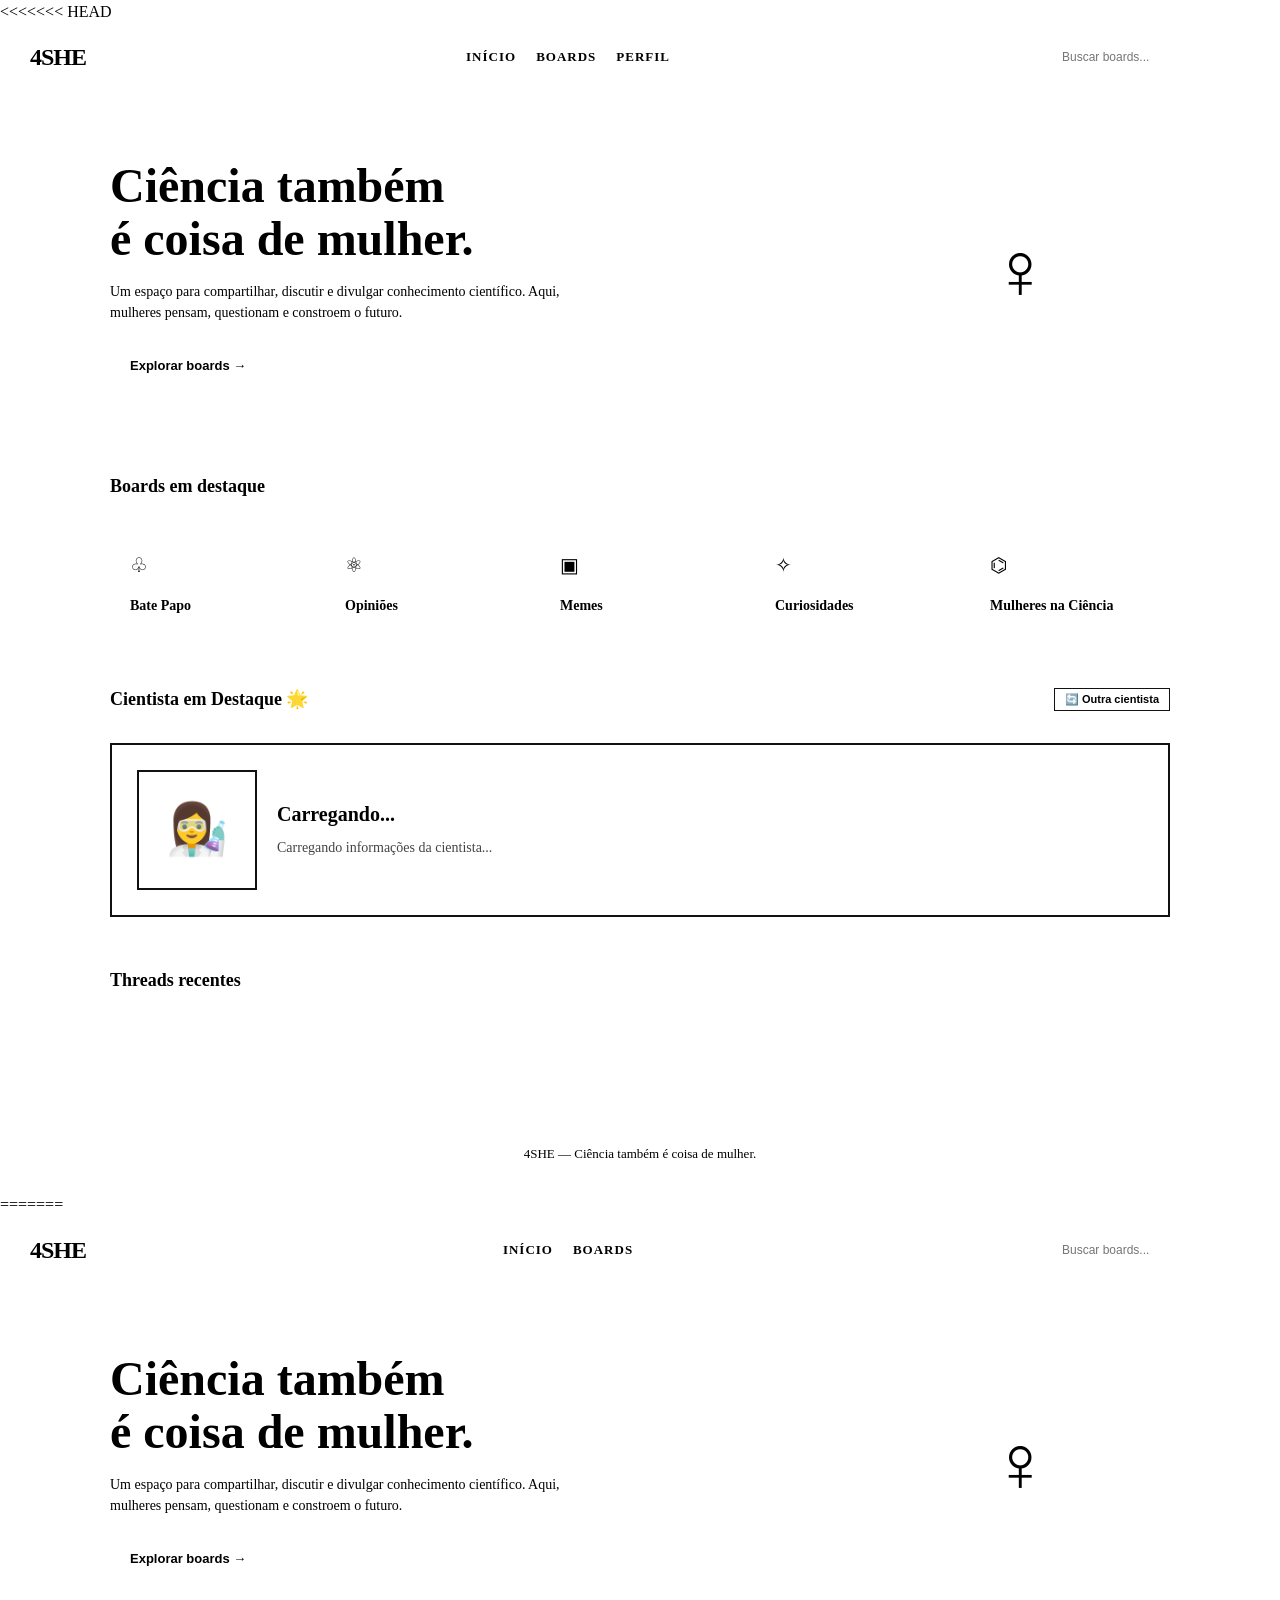
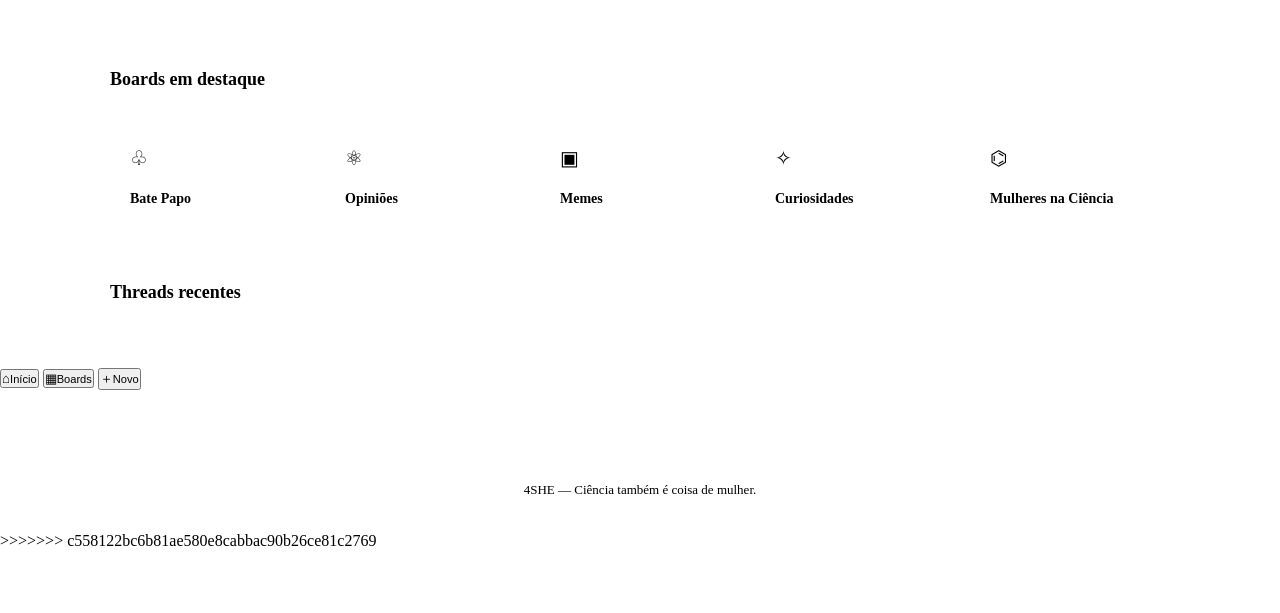
==== commit 19268927: "Resolve conflicts and keep local version" ====
--- a/public/index.html
+++ b/public/index.html
@@ -1,3 +1,4 @@
+<<<<<<< HEAD
 <!DOCTYPE html>
 <html lang="pt-BR">
 <head>
@@ -194,4 +195,156 @@
 <script src="api.js"></script>
 <script src="app.js"></script>
 </body>
+=======
+<!DOCTYPE html>
+<html lang="pt-BR">
+<head>
+    <meta charset="UTF-8">
+    <meta name="viewport" content="width=device-width, initial-scale=1.0, viewport-fit=cover">
+    <title>4SHE — Ciência também é coisa de mulher</title>
+    <link rel="stylesheet" href="css.css">
+</head>
+<body>
+
+<header>
+    <div class="logo" data-nav="home">4SHE</div>
+
+    <nav class="top-nav">
+        <a data-nav="home">INÍCIO</a>
+        <a data-nav="boards">BOARDS</a>
+    </nav>
+
+    <input class="search" type="text" placeholder="Buscar boards...">
+
+</header>
+
+<main>
+
+    <!-- HOME -->
+    <section id="page-home" class="page active">
+        <div class="hero">
+            <div>
+                <h1>Ciência também<br>é coisa de mulher.</h1>
+                <p>Um espaço para compartilhar, discutir e divulgar conhecimento científico. Aqui, mulheres pensam, questionam e constroem o futuro.</p>
+                <button class="button" data-nav="boards">Explorar boards →</button>
+            </div>
+            <div class="hero-visual">♀</div>
+        </div>
+
+        <div class="section">
+            <div class="section-title"><h2>Boards em destaque</h2></div>
+            <div class="boards-grid">
+                <div class="board-card" data-board="Biologia"><div class="board-icon">♧</div><h3>Bate Papo</h3></div>
+                <div class="board-card" data-board="Física"><div class="board-icon">⚛</div><h3>Opiniões</h3></div>
+                <div class="board-card" data-board="Computação"><div class="board-icon">▣</div><h3>Memes</h3></div>
+                <div class="board-card" data-board="Astronomia"><div class="board-icon">✧</div><h3>Curiosidades</h3></div>
+                <div class="board-card" data-board="Mulheres na Ciência"><div class="board-icon">⌬</div><h3>Mulheres na Ciência</h3></div>
+            </div>
+        </div>
+
+        <div class="section">
+            <div class="section-title"><h2>Threads recentes</h2></div>
+            <div id="home_threads"></div>
+        </div>
+    </section>
+
+    <!-- BOARDS -->
+    <section id="page-boards" class="page">
+        <div class="boards-layout">
+            <aside class="board-sidebar">
+                <button data-board="__todas__" class="selected">⌘ Todas</button>
+                <button data-board="Biologia">♧ Bate Papo</button>
+                <button data-board="Física">⚛ Opiniões</button>
+                <button data-board="Computação">▣ Memes</button>
+                <button data-board="Astronomia">✧ Curiosidades</button>
+                <button data-board="Química">⚗ Ciencias</button>
+                <button data-board="Matemática">∑ Nerdices</button>
+                <button data-board="Engenharia">⚙ Bate papo2</button>
+                <button data-board="Mulheres na Ciência">♡ Mulheres na Ciência</button>
+            </aside>
+
+            <div class="board-content">
+                <div class="board-header">
+                    <div>
+                        <h2 id="board_titulo">Todas as threads</h2>
+                        <p id="board_desc">Todas as discussões da plataforma.</p>
+                    </div>
+                    <a id="link_publicar" class="publicar-thread" href="#">
+                        <span class="plus">＋</span>
+                        <span class="txt">PUBLICAR THREAD</span>
+                    </a>
+                </div>
+                <div id="thread-list"></div>
+            </div>
+        </div>
+    </section>
+
+    <!-- PUBLICAR -->
+    <section id="page-publicar" class="page">
+        <div class="form-container">
+            <h2 style="margin-bottom:20px;border-bottom:2px solid #111;padding-bottom:15px;">Nova Thread</h2>
+            <form id="threadForm">
+                <div class="form-group">
+                    <label for="titulo">Título da thread</label>
+                    <input type="text" id="titulo" placeholder="Digite o título da discussão" required>
+                </div>
+                <div class="form-group">
+                    <label for="url">URL da imagem</label>
+                    <input type="url" id="url" placeholder="https://exemplo.com/imagem.jpg">
+                    <div class="help">Opcional. Cole o endereço de uma imagem.</div>
+                </div>
+                <div class="form-group">
+                    <label for="texto">Texto da discussão</label>
+                    <textarea id="texto" required placeholder="Escreva aqui o conteúdo da sua discussão..."></textarea>
+                    <div class="help">Explique sua ideia, pergunta ou hipótese.</div>
+                </div>
+                <div class="buttons">
+                    <button type="submit">PUBLICAR THREAD</button>
+                    <button type="button" class="cancelar" data-nav="boards">CANCELAR</button>
+                </div>
+            </form>
+            <div id="status"></div>
+        </div>
+    </section>
+
+    <!-- THREAD -->
+    <section id="page-thread" class="page">
+        <div class="thread-page">
+            <button class="back" data-nav="boards">← Voltar</button>
+
+            <article class="post">
+                <div class="post-header">
+                    <strong id="thread_titulo">Carregando...</strong>
+                    <span id="thread_board_tag">#board</span>
+                </div>
+                <div class="post-body">
+                    <strong id="thread_autor">@carregando</strong>
+                    <img id="thread_imagem" class="sem-imagem" alt="">
+                    <div class="texto" id="thread_texto">Carregando...</div>
+                </div>
+            </article>
+
+            <div class="comentarios-lista" id="comentarios_lista"></div>
+
+            <div class="comment-form">
+                <input type="text" id="input_comentario" placeholder="Escreva um comentário...">
+                <button id="btn_comentar">→</button>
+            </div>
+        </div>
+    </section>
+
+</main>
+
+<nav class="mobile-nav">
+    <button data-nav="home">⌂<small>Início</small></button>
+    <button data-nav="boards">▦<small>Boards</small></button>
+    <button data-nav="publicar">＋<small>Novo</small></button>
+</nav>
+
+<footer>4SHE — Ciência também é coisa de mulher.</footer>
+
+<script src="api.js"></script>
+<script src="app.js"></script>
+</body>
+>>>>>>> c558122bc6b81ae580e8cabbac90b26ce81c2769
 </html>
--- a/public/css.css
+++ b/public/css.css
@@ -1,3 +1,4 @@
+<<<<<<< HEAD
 :root {
     --pink: #f4b4e6;
     --dark: #111111;
@@ -524,4 +525,239 @@
     .cientista-box > div:first-child {
         margin: 0 auto;
     }
+=======
+/* RESET */
+* { margin: 0; padding: 0; box-sizing: border-box; }
+html { -webkit-text-size-adjust: 100%; -webkit-tap-highlight-color: transparent; }
+body { font-family: Arial, Helvetica, sans-serif; background: #fff; color: #111; overflow-x: hidden; padding-bottom: 0; }
+button, input, textarea, select { font: inherit; color: inherit; }
+button { cursor: pointer; }
+a { color: inherit; text-decoration: none; cursor: pointer; }
+img { max-width: 100%; display: block; }
+
+:root {
+    --black: #111; --white: #fff; --gray: #666;
+    --light-gray: #e8e8e8; --lighter-gray: #f7f7f7;
+    --pink: #f2b7e8; --pink-strong: #d94fbd;
+    --danger: #d84b4b; --green: #438c62;
+    --header-h: 64px; --mobile-nav-h: 60px;
+}
+
+/* HEADER */
+header {
+    height: var(--header-h);
+    border-bottom: 2px solid var(--black);
+    display: flex; align-items: center; justify-content: space-between;
+    gap: 12px; padding: 0 28px;
+    position: sticky; top: 0; background: #fff; z-index: 100;
+}
+.logo { font-size: 25px; font-weight: 900; letter-spacing: -1px; flex-shrink: 0; cursor: pointer; }
+.top-nav { display: flex; align-items: center; gap: 25px; }
+.top-nav a { font-size: 13px; font-weight: bold; }
+.top-nav a:hover { color: var(--pink-strong); }
+.search { width: 220px; height: 34px; border: 1px solid var(--black); padding: 0 12px; outline: none; flex-shrink: 1; min-width: 100px; font-size: 13px; }
+.search:focus { background: var(--lighter-gray); }
+.role-area { display: flex; align-items: center; gap: 10px; flex-shrink: 0; }
+.role-select { border: 1px solid var(--black); background: #fff; padding: 8px 12px; font-size: 12px; font-weight: bold; max-width: 140px; }
+.username-tag { font-size: 12px; font-weight: bold; color: var(--pink-strong); white-space: nowrap; }
+
+/* LAYOUT */
+main { max-width: 1250px; margin: auto; padding: 35px 25px 80px; }
+.page { display: none; }
+.page.active { display: block; }
+
+/* HERO */
+.hero { border-bottom: 2px solid var(--black); padding: 40px 0; display: grid; grid-template-columns: 1.2fr 1fr; gap: 50px; align-items: center; }
+.hero h1 { font-size: clamp(40px, 6vw, 76px); line-height: .95; letter-spacing: -4px; max-width: 650px; }
+.hero p { margin-top: 25px; max-width: 580px; color: #444; line-height: 1.6; font-size: 15px; }
+.button { display: inline-block; margin-top: 25px; border: 2px solid var(--black); background: var(--pink); padding: 12px 18px; font-weight: bold; transition: .15s; font-size: 14px; }
+.button:hover { background: var(--black); color: #fff; }
+.hero-visual { height: 280px; border: 2px solid var(--black); display: flex; align-items: center; justify-content: center; font-size: 110px; background: var(--lighter-gray); }
+
+/* SECTION */
+.section { margin-top: 45px; }
+.section-title { border-bottom: 2px solid var(--black); padding-bottom: 12px; margin-bottom: 20px; display: flex; justify-content: space-between; align-items: center; gap: 12px; }
+.section-title h2 { font-size: 24px; }
+
+/* BOARDS GRID */
+.boards-grid { display: grid; grid-template-columns: repeat(5, 1fr); gap: 12px; }
+.board-card { border: 1px solid var(--black); padding: 18px; min-height: 130px; background: #fff; transition: .15s; cursor: pointer; }
+.board-card:hover { background: var(--pink); transform: translateY(-2px); }
+.board-icon { font-size: 28px; margin-bottom: 15px; }
+.board-card h3 { font-size: 16px; margin-bottom: 7px; }
+.board-card p { font-size: 11px; color: var(--gray); }
+
+/* THREAD ITEM */
+.thread-list { border-top: 1px solid var(--black); }
+.thread { display: grid; grid-template-columns: 60px 1fr auto; gap: 15px; padding: 18px 8px; border-bottom: 1px solid var(--light-gray); align-items: center; cursor: pointer; transition: background .12s; }
+.thread:hover { background: var(--lighter-gray); }
+.thread-image { width: 52px; height: 52px; border: 1px solid var(--black); display: flex; align-items: center; justify-content: center; background: var(--pink); font-size: 22px; overflow: hidden; flex-shrink: 0; }
+.thread-image img { width: 100%; height: 100%; object-fit: cover; }
+.thread h3 { font-size: 15px; margin-bottom: 6px; line-height: 1.3; word-break: break-word; }
+.thread-meta { font-size: 11px; color: var(--gray); }
+.thread-count { font-size: 11px; white-space: nowrap; color: var(--gray); }
+
+/* BOARDS PAGE */
+.boards-layout { display: grid; grid-template-columns: 230px 1fr; border: 1px solid var(--black); }
+.board-sidebar { border-right: 1px solid var(--black); }
+.board-sidebar button { width: 100%; text-align: left; padding: 14px; border: 0; border-bottom: 1px solid var(--light-gray); background: #fff; font-size: 13px; transition: .12s; }
+.board-sidebar button:hover, .board-sidebar button.selected { background: var(--pink); font-weight: bold; }
+.board-content { padding: 25px; }
+.board-header { display: flex; justify-content: space-between; align-items: flex-start; gap: 20px; margin-bottom: 25px; flex-wrap: wrap; }
+.board-header h2 { font-size: 24px; margin-bottom: 8px; }
+.board-header p { font-size: 13px; color: var(--gray); }
+
+/* BOTÃO PUBLICAR */
+.publicar-thread { display: inline-flex; align-items: center; gap: 10px; border: 2px solid var(--black); background: var(--pink); color: var(--black); padding: 12px 22px; font-weight: bold; font-size: 13px; letter-spacing: .5px; transition: all .15s ease; white-space: nowrap; cursor: pointer; }
+.publicar-thread:hover { background: var(--black); color: #fff; transform: translateY(-2px); box-shadow: 4px 4px 0 var(--pink-strong); }
+.publicar-thread:active { transform: translateY(0); box-shadow: 2px 2px 0 var(--pink-strong); }
+.publicar-thread .plus { font-size: 16px; font-weight: 900; line-height: 1; }
+
+/* THREAD COMPLETA */
+.thread-page { max-width: 850px; margin: auto; }
+.back { border: 0; background: transparent; margin-bottom: 25px; font-weight: bold; font-size: 13px; cursor: pointer; }
+.post { border: 1px solid var(--black); margin-bottom: 15px; background: #fff; }
+.post-header { padding: 12px 15px; border-bottom: 1px solid var(--black); background: var(--lighter-gray); display: flex; justify-content: space-between; gap: 10px; font-size: 12px; flex-wrap: wrap; }
+.post-body { padding: 20px; line-height: 1.6; word-break: break-word; }
+.post-body img { max-width: 100%; height: auto; max-height: 500px; object-fit: contain; margin-bottom: 20px; border: 1px solid var(--black); }
+.post-actions { padding: 10px 15px; border-top: 1px solid var(--light-gray); font-size: 12px; display: flex; gap: 20px; flex-wrap: wrap; }
+.texto { font-size: 15px; line-height: 1.7; white-space: pre-wrap; word-break: break-word; margin-top: 15px; }
+.sem-imagem { display: none; }
+
+/* COMENTÁRIOS */
+.comentarios-lista { margin-top: 30px; }
+.comentarios-lista h3 { font-size: 18px; margin-bottom: 15px; padding-bottom: 10px; border-bottom: 1px solid var(--light-gray); }
+.comentario { border: 1px solid var(--black); margin-bottom: 12px; padding: 15px; background: #fff; }
+.comentario-header { display: flex; justify-content: space-between; gap: 10px; font-size: 12px; font-weight: bold; margin-bottom: 10px; padding-bottom: 8px; border-bottom: 1px solid var(--light-gray); flex-wrap: wrap; }
+.comentario-header span:last-child { color: var(--gray); font-weight: normal; }
+.comentario-body { font-size: 14px; line-height: 1.6; white-space: pre-wrap; word-break: break-word; }
+.sem-comentarios { font-size: 13px; color: var(--gray); text-align: center; padding: 30px 20px; border: 1px dashed var(--light-gray); }
+
+/* FORM COMENTÁRIO */
+.comment-form { display: flex; margin-top: 25px; }
+.comment-form input { flex: 1; height: 46px; border: 2px solid var(--black); border-right: 0; padding: 10px 14px; font-size: 14px; outline: none; min-width: 0; }
+.comment-form input:focus { background: var(--lighter-gray); }
+.comment-form button { border: 2px solid var(--black); background: var(--pink); padding: 0 22px; font-weight: bold; font-size: 18px; flex-shrink: 0; transition: .12s; }
+.comment-form button:hover { background: var(--black); color: #fff; }
+
+/* FORM PUBLICAR */
+.form-container { background: #fff; border: 2px solid var(--black); padding: 30px; max-width: 850px; margin: auto; }
+.form-group { margin-bottom: 25px; }
+label { display: block; font-size: 14px; font-weight: bold; margin-bottom: 8px; }
+.form-container input, .form-container textarea { width: 100%; border: 2px solid var(--black); background: #f9f9f9; padding: 12px; font-family: inherit; font-size: 15px; outline: none; }
+.form-container input:focus, .form-container textarea:focus { background: #fff; }
+.form-container textarea { min-height: 220px; resize: vertical; }
+.help { margin-top: 6px; font-size: 12px; color: #666; }
+.buttons { display: flex; gap: 10px; margin-top: 30px; }
+.buttons button { border: 2px solid var(--black); padding: 12px 22px; font-weight: bold; font-size: 14px; background: #111; color: #fff; transition: .15s; }
+.buttons button:hover { background: #fff; color: #111; }
+.buttons .cancelar { background: #fff; color: #111; }
+#status { margin-top: 20px; padding: 12px; border: 2px solid var(--black); display: none; font-size: 14px; background: #d8f1df; }
+
+/* MODAL */
+.modal-overlay { position: fixed; inset: 0; background: rgba(0,0,0,.75); display: none; align-items: center; justify-content: center; z-index: 9999; padding: 20px; }
+.modal-overlay.active { display: flex; }
+.modal-box { background: #fff; border: 2px solid var(--black); padding: 35px; max-width: 420px; width: 100%; max-height: 90vh; overflow-y: auto; }
+.modal-box h2 { font-size: 24px; margin-bottom: 10px; }
+.modal-box p { font-size: 13px; color: var(--gray); margin-bottom: 20px; line-height: 1.5; }
+.modal-box input { width: 100%; border: 2px solid var(--black); padding: 12px 14px; font-size: 15px; margin-bottom: 15px; outline: none; }
+.modal-box input:focus { background: var(--lighter-gray); }
+.modal-box button { border: 2px solid var(--black); background: var(--pink); padding: 12px 20px; font-weight: bold; width: 100%; font-size: 14px; letter-spacing: .5px; transition: .15s; }
+.modal-box button:hover { background: var(--black); color: #fff; }
+
+/* FOOTER */
+footer { border-top: 2px solid var(--black); padding: 25px; text-align: center; font-size: 11px; color: var(--gray); }
+
+/* BUSCA */
+.board-card.hidden, .board-sidebar button.hidden { display: none; }
+
+/* MOBILE NAV */
+.mobile-nav { display: none; position: fixed; bottom: 0; left: 0; right: 0; height: var(--mobile-nav-h); background: #fff; border-top: 2px solid var(--black); z-index: 200; justify-content: space-around; align-items: center; padding-bottom: env(safe-area-inset-bottom, 0); }
+.mobile-nav button { border: 0; background: transparent; display: flex; flex-direction: column; align-items: center; justify-content: center; gap: 2px; font-size: 20px; flex: 1; height: 100%; }
+.mobile-nav button:active { background: var(--lighter-gray); }
+.mobile-nav small { display: block; font-size: 9px; font-weight: bold; }
+
+/* TABLET */
+@media (max-width: 900px) {
+    header { padding: 0 16px; height: 58px; }
+    .top-nav { display: none; }
+    .search { width: 180px; height: 32px; font-size: 13px; }
+    main { padding: 25px 18px 100px; }
+    .hero { grid-template-columns: 1fr; padding: 30px 0; gap: 30px; }
+    .hero h1 { font-size: 44px; letter-spacing: -2px; }
+    .hero-visual { height: 180px; font-size: 70px; }
+    .boards-grid { grid-template-columns: repeat(2, 1fr); }
+    .boards-layout { grid-template-columns: 1fr; }
+    .board-sidebar { border-right: 0; border-bottom: 1px solid var(--black); display: flex; overflow-x: auto; -webkit-overflow-scrolling: touch; }
+    .board-sidebar button { min-width: 140px; border-right: 1px solid var(--light-gray); border-bottom: 0; white-space: nowrap; }
+    .board-content { padding: 20px; }
+    .board-header { flex-direction: column; align-items: stretch; }
+    .publicar-thread { align-self: flex-start; }
+}
+
+/* MOBILE */
+@media (max-width: 600px) {
+    body { padding-bottom: var(--mobile-nav-h); }
+    header { height: 54px; padding: 0 12px; gap: 8px; }
+    .logo { font-size: 21px; }
+    .search { max-width: 130px; height: 30px; font-size: 12px; padding: 0 10px; }
+    .role-select { padding: 6px 8px; font-size: 10px; max-width: 100px; }
+    .username-tag { display: none; }
+    main { padding: 18px 12px 90px; }
+    .hero { border-bottom: 1px solid var(--black); padding: 22px 0; gap: 20px; }
+    .hero h1 { font-size: 36px; letter-spacing: -1.5px; }
+    .hero p { font-size: 13px; margin-top: 15px; }
+    .button { padding: 10px 16px; font-size: 13px; }
+    .hero-visual { height: 130px; font-size: 60px; }
+    .section { margin-top: 30px; }
+    .section-title { padding-bottom: 10px; margin-bottom: 15px; }
+    .section-title h2 { font-size: 19px; }
+    .boards-grid { grid-template-columns: 1fr 1fr; gap: 8px; }
+    .board-card { min-height: 100px; padding: 12px; }
+    .board-icon { font-size: 22px; margin-bottom: 8px; }
+    .board-card h3 { font-size: 13px; }
+    .board-card p { font-size: 10px; }
+    .thread { grid-template-columns: 44px 1fr; padding: 14px 4px; gap: 12px; }
+    .thread-image { width: 44px; height: 44px; font-size: 18px; }
+    .thread h3 { font-size: 13px; margin-bottom: 4px; }
+    .thread-meta { font-size: 10px; }
+    .thread-count { display: none; }
+    .post { border-left: 0; border-right: 0; margin-left: -12px; margin-right: -12px; }
+    .post-header { font-size: 11px; padding: 10px 14px; }
+    .post-body { padding: 16px; font-size: 14px; }
+    .post-body img { max-height: 240px; margin-bottom: 14px; }
+    .texto { font-size: 14px; line-height: 1.65; }
+    .comentarios-lista { margin-top: 22px; }
+    .comentarios-lista h3 { font-size: 16px; }
+    .comentario { padding: 12px; margin-bottom: 10px; }
+    .comentario-header { font-size: 11px; flex-direction: column; gap: 4px; align-items: flex-start; }
+    .comentario-body { font-size: 13px; }
+    .comment-form { margin-top: 18px; margin-left: -12px; margin-right: -12px; }
+    .comment-form input { height: 44px; font-size: 16px; padding: 10px 14px; border-left: 0; }
+    .comment-form button { padding: 0 18px; font-size: 17px; border-right: 0; }
+    .form-container { padding: 18px; border-left: 0; border-right: 0; margin-left: -12px; margin-right: -12px; }
+    .form-container input, .form-container textarea { font-size: 16px; padding: 12px; }
+    .form-container textarea { min-height: 180px; }
+    .buttons { flex-direction: column; }
+    .buttons button { width: 100%; }
+    .modal-overlay { padding: 12px; }
+    .modal-box { padding: 22px; max-width: 100%; }
+    .modal-box h2 { font-size: 20px; }
+    .modal-box input { font-size: 16px; }
+    .publicar-thread { position: fixed; bottom: calc(var(--mobile-nav-h) + 16px); right: 16px; width: 56px; height: 56px; padding: 0; border-radius: 50%; display: flex; justify-content: center; align-items: center; font-size: 0; box-shadow: 3px 3px 0 var(--black); z-index: 250; }
+    .publicar-thread .plus { font-size: 30px; line-height: 1; }
+    .publicar-thread .txt { display: none; }
+    footer { padding: 20px 15px; font-size: 10px; }
+    .mobile-nav { display: flex; }
+}
+
+@media (max-width: 380px) {
+    .boards-grid { grid-template-columns: 1fr; }
+    .hero h1 { font-size: 32px; letter-spacing: -1px; }
+    .role-select { padding: 5px 6px; font-size: 9px; max-width: 80px; }
+}
+
+@media (min-width: 601px) {
+    .mobile-nav { display: none; }
+>>>>>>> c558122bc6b81ae580e8cabbac90b26ce81c2769
 }
--- a/public/css.css
+++ b/public/css.css
@@ -1,3 +1,4 @@
+<<<<<<< HEAD
 :root {
     --pink: #f4b4e6;
     --dark: #111111;
@@ -524,4 +525,239 @@
     .cientista-box > div:first-child {
         margin: 0 auto;
     }
+=======
+/* RESET */
+* { margin: 0; padding: 0; box-sizing: border-box; }
+html { -webkit-text-size-adjust: 100%; -webkit-tap-highlight-color: transparent; }
+body { font-family: Arial, Helvetica, sans-serif; background: #fff; color: #111; overflow-x: hidden; padding-bottom: 0; }
+button, input, textarea, select { font: inherit; color: inherit; }
+button { cursor: pointer; }
+a { color: inherit; text-decoration: none; cursor: pointer; }
+img { max-width: 100%; display: block; }
+
+:root {
+    --black: #111; --white: #fff; --gray: #666;
+    --light-gray: #e8e8e8; --lighter-gray: #f7f7f7;
+    --pink: #f2b7e8; --pink-strong: #d94fbd;
+    --danger: #d84b4b; --green: #438c62;
+    --header-h: 64px; --mobile-nav-h: 60px;
+}
+
+/* HEADER */
+header {
+    height: var(--header-h);
+    border-bottom: 2px solid var(--black);
+    display: flex; align-items: center; justify-content: space-between;
+    gap: 12px; padding: 0 28px;
+    position: sticky; top: 0; background: #fff; z-index: 100;
+}
+.logo { font-size: 25px; font-weight: 900; letter-spacing: -1px; flex-shrink: 0; cursor: pointer; }
+.top-nav { display: flex; align-items: center; gap: 25px; }
+.top-nav a { font-size: 13px; font-weight: bold; }
+.top-nav a:hover { color: var(--pink-strong); }
+.search { width: 220px; height: 34px; border: 1px solid var(--black); padding: 0 12px; outline: none; flex-shrink: 1; min-width: 100px; font-size: 13px; }
+.search:focus { background: var(--lighter-gray); }
+.role-area { display: flex; align-items: center; gap: 10px; flex-shrink: 0; }
+.role-select { border: 1px solid var(--black); background: #fff; padding: 8px 12px; font-size: 12px; font-weight: bold; max-width: 140px; }
+.username-tag { font-size: 12px; font-weight: bold; color: var(--pink-strong); white-space: nowrap; }
+
+/* LAYOUT */
+main { max-width: 1250px; margin: auto; padding: 35px 25px 80px; }
+.page { display: none; }
+.page.active { display: block; }
+
+/* HERO */
+.hero { border-bottom: 2px solid var(--black); padding: 40px 0; display: grid; grid-template-columns: 1.2fr 1fr; gap: 50px; align-items: center; }
+.hero h1 { font-size: clamp(40px, 6vw, 76px); line-height: .95; letter-spacing: -4px; max-width: 650px; }
+.hero p { margin-top: 25px; max-width: 580px; color: #444; line-height: 1.6; font-size: 15px; }
+.button { display: inline-block; margin-top: 25px; border: 2px solid var(--black); background: var(--pink); padding: 12px 18px; font-weight: bold; transition: .15s; font-size: 14px; }
+.button:hover { background: var(--black); color: #fff; }
+.hero-visual { height: 280px; border: 2px solid var(--black); display: flex; align-items: center; justify-content: center; font-size: 110px; background: var(--lighter-gray); }
+
+/* SECTION */
+.section { margin-top: 45px; }
+.section-title { border-bottom: 2px solid var(--black); padding-bottom: 12px; margin-bottom: 20px; display: flex; justify-content: space-between; align-items: center; gap: 12px; }
+.section-title h2 { font-size: 24px; }
+
+/* BOARDS GRID */
+.boards-grid { display: grid; grid-template-columns: repeat(5, 1fr); gap: 12px; }
+.board-card { border: 1px solid var(--black); padding: 18px; min-height: 130px; background: #fff; transition: .15s; cursor: pointer; }
+.board-card:hover { background: var(--pink); transform: translateY(-2px); }
+.board-icon { font-size: 28px; margin-bottom: 15px; }
+.board-card h3 { font-size: 16px; margin-bottom: 7px; }
+.board-card p { font-size: 11px; color: var(--gray); }
+
+/* THREAD ITEM */
+.thread-list { border-top: 1px solid var(--black); }
+.thread { display: grid; grid-template-columns: 60px 1fr auto; gap: 15px; padding: 18px 8px; border-bottom: 1px solid var(--light-gray); align-items: center; cursor: pointer; transition: background .12s; }
+.thread:hover { background: var(--lighter-gray); }
+.thread-image { width: 52px; height: 52px; border: 1px solid var(--black); display: flex; align-items: center; justify-content: center; background: var(--pink); font-size: 22px; overflow: hidden; flex-shrink: 0; }
+.thread-image img { width: 100%; height: 100%; object-fit: cover; }
+.thread h3 { font-size: 15px; margin-bottom: 6px; line-height: 1.3; word-break: break-word; }
+.thread-meta { font-size: 11px; color: var(--gray); }
+.thread-count { font-size: 11px; white-space: nowrap; color: var(--gray); }
+
+/* BOARDS PAGE */
+.boards-layout { display: grid; grid-template-columns: 230px 1fr; border: 1px solid var(--black); }
+.board-sidebar { border-right: 1px solid var(--black); }
+.board-sidebar button { width: 100%; text-align: left; padding: 14px; border: 0; border-bottom: 1px solid var(--light-gray); background: #fff; font-size: 13px; transition: .12s; }
+.board-sidebar button:hover, .board-sidebar button.selected { background: var(--pink); font-weight: bold; }
+.board-content { padding: 25px; }
+.board-header { display: flex; justify-content: space-between; align-items: flex-start; gap: 20px; margin-bottom: 25px; flex-wrap: wrap; }
+.board-header h2 { font-size: 24px; margin-bottom: 8px; }
+.board-header p { font-size: 13px; color: var(--gray); }
+
+/* BOTÃO PUBLICAR */
+.publicar-thread { display: inline-flex; align-items: center; gap: 10px; border: 2px solid var(--black); background: var(--pink); color: var(--black); padding: 12px 22px; font-weight: bold; font-size: 13px; letter-spacing: .5px; transition: all .15s ease; white-space: nowrap; cursor: pointer; }
+.publicar-thread:hover { background: var(--black); color: #fff; transform: translateY(-2px); box-shadow: 4px 4px 0 var(--pink-strong); }
+.publicar-thread:active { transform: translateY(0); box-shadow: 2px 2px 0 var(--pink-strong); }
+.publicar-thread .plus { font-size: 16px; font-weight: 900; line-height: 1; }
+
+/* THREAD COMPLETA */
+.thread-page { max-width: 850px; margin: auto; }
+.back { border: 0; background: transparent; margin-bottom: 25px; font-weight: bold; font-size: 13px; cursor: pointer; }
+.post { border: 1px solid var(--black); margin-bottom: 15px; background: #fff; }
+.post-header { padding: 12px 15px; border-bottom: 1px solid var(--black); background: var(--lighter-gray); display: flex; justify-content: space-between; gap: 10px; font-size: 12px; flex-wrap: wrap; }
+.post-body { padding: 20px; line-height: 1.6; word-break: break-word; }
+.post-body img { max-width: 100%; height: auto; max-height: 500px; object-fit: contain; margin-bottom: 20px; border: 1px solid var(--black); }
+.post-actions { padding: 10px 15px; border-top: 1px solid var(--light-gray); font-size: 12px; display: flex; gap: 20px; flex-wrap: wrap; }
+.texto { font-size: 15px; line-height: 1.7; white-space: pre-wrap; word-break: break-word; margin-top: 15px; }
+.sem-imagem { display: none; }
+
+/* COMENTÁRIOS */
+.comentarios-lista { margin-top: 30px; }
+.comentarios-lista h3 { font-size: 18px; margin-bottom: 15px; padding-bottom: 10px; border-bottom: 1px solid var(--light-gray); }
+.comentario { border: 1px solid var(--black); margin-bottom: 12px; padding: 15px; background: #fff; }
+.comentario-header { display: flex; justify-content: space-between; gap: 10px; font-size: 12px; font-weight: bold; margin-bottom: 10px; padding-bottom: 8px; border-bottom: 1px solid var(--light-gray); flex-wrap: wrap; }
+.comentario-header span:last-child { color: var(--gray); font-weight: normal; }
+.comentario-body { font-size: 14px; line-height: 1.6; white-space: pre-wrap; word-break: break-word; }
+.sem-comentarios { font-size: 13px; color: var(--gray); text-align: center; padding: 30px 20px; border: 1px dashed var(--light-gray); }
+
+/* FORM COMENTÁRIO */
+.comment-form { display: flex; margin-top: 25px; }
+.comment-form input { flex: 1; height: 46px; border: 2px solid var(--black); border-right: 0; padding: 10px 14px; font-size: 14px; outline: none; min-width: 0; }
+.comment-form input:focus { background: var(--lighter-gray); }
+.comment-form button { border: 2px solid var(--black); background: var(--pink); padding: 0 22px; font-weight: bold; font-size: 18px; flex-shrink: 0; transition: .12s; }
+.comment-form button:hover { background: var(--black); color: #fff; }
+
+/* FORM PUBLICAR */
+.form-container { background: #fff; border: 2px solid var(--black); padding: 30px; max-width: 850px; margin: auto; }
+.form-group { margin-bottom: 25px; }
+label { display: block; font-size: 14px; font-weight: bold; margin-bottom: 8px; }
+.form-container input, .form-container textarea { width: 100%; border: 2px solid var(--black); background: #f9f9f9; padding: 12px; font-family: inherit; font-size: 15px; outline: none; }
+.form-container input:focus, .form-container textarea:focus { background: #fff; }
+.form-container textarea { min-height: 220px; resize: vertical; }
+.help { margin-top: 6px; font-size: 12px; color: #666; }
+.buttons { display: flex; gap: 10px; margin-top: 30px; }
+.buttons button { border: 2px solid var(--black); padding: 12px 22px; font-weight: bold; font-size: 14px; background: #111; color: #fff; transition: .15s; }
+.buttons button:hover { background: #fff; color: #111; }
+.buttons .cancelar { background: #fff; color: #111; }
+#status { margin-top: 20px; padding: 12px; border: 2px solid var(--black); display: none; font-size: 14px; background: #d8f1df; }
+
+/* MODAL */
+.modal-overlay { position: fixed; inset: 0; background: rgba(0,0,0,.75); display: none; align-items: center; justify-content: center; z-index: 9999; padding: 20px; }
+.modal-overlay.active { display: flex; }
+.modal-box { background: #fff; border: 2px solid var(--black); padding: 35px; max-width: 420px; width: 100%; max-height: 90vh; overflow-y: auto; }
+.modal-box h2 { font-size: 24px; margin-bottom: 10px; }
+.modal-box p { font-size: 13px; color: var(--gray); margin-bottom: 20px; line-height: 1.5; }
+.modal-box input { width: 100%; border: 2px solid var(--black); padding: 12px 14px; font-size: 15px; margin-bottom: 15px; outline: none; }
+.modal-box input:focus { background: var(--lighter-gray); }
+.modal-box button { border: 2px solid var(--black); background: var(--pink); padding: 12px 20px; font-weight: bold; width: 100%; font-size: 14px; letter-spacing: .5px; transition: .15s; }
+.modal-box button:hover { background: var(--black); color: #fff; }
+
+/* FOOTER */
+footer { border-top: 2px solid var(--black); padding: 25px; text-align: center; font-size: 11px; color: var(--gray); }
+
+/* BUSCA */
+.board-card.hidden, .board-sidebar button.hidden { display: none; }
+
+/* MOBILE NAV */
+.mobile-nav { display: none; position: fixed; bottom: 0; left: 0; right: 0; height: var(--mobile-nav-h); background: #fff; border-top: 2px solid var(--black); z-index: 200; justify-content: space-around; align-items: center; padding-bottom: env(safe-area-inset-bottom, 0); }
+.mobile-nav button { border: 0; background: transparent; display: flex; flex-direction: column; align-items: center; justify-content: center; gap: 2px; font-size: 20px; flex: 1; height: 100%; }
+.mobile-nav button:active { background: var(--lighter-gray); }
+.mobile-nav small { display: block; font-size: 9px; font-weight: bold; }
+
+/* TABLET */
+@media (max-width: 900px) {
+    header { padding: 0 16px; height: 58px; }
+    .top-nav { display: none; }
+    .search { width: 180px; height: 32px; font-size: 13px; }
+    main { padding: 25px 18px 100px; }
+    .hero { grid-template-columns: 1fr; padding: 30px 0; gap: 30px; }
+    .hero h1 { font-size: 44px; letter-spacing: -2px; }
+    .hero-visual { height: 180px; font-size: 70px; }
+    .boards-grid { grid-template-columns: repeat(2, 1fr); }
+    .boards-layout { grid-template-columns: 1fr; }
+    .board-sidebar { border-right: 0; border-bottom: 1px solid var(--black); display: flex; overflow-x: auto; -webkit-overflow-scrolling: touch; }
+    .board-sidebar button { min-width: 140px; border-right: 1px solid var(--light-gray); border-bottom: 0; white-space: nowrap; }
+    .board-content { padding: 20px; }
+    .board-header { flex-direction: column; align-items: stretch; }
+    .publicar-thread { align-self: flex-start; }
+}
+
+/* MOBILE */
+@media (max-width: 600px) {
+    body { padding-bottom: var(--mobile-nav-h); }
+    header { height: 54px; padding: 0 12px; gap: 8px; }
+    .logo { font-size: 21px; }
+    .search { max-width: 130px; height: 30px; font-size: 12px; padding: 0 10px; }
+    .role-select { padding: 6px 8px; font-size: 10px; max-width: 100px; }
+    .username-tag { display: none; }
+    main { padding: 18px 12px 90px; }
+    .hero { border-bottom: 1px solid var(--black); padding: 22px 0; gap: 20px; }
+    .hero h1 { font-size: 36px; letter-spacing: -1.5px; }
+    .hero p { font-size: 13px; margin-top: 15px; }
+    .button { padding: 10px 16px; font-size: 13px; }
+    .hero-visual { height: 130px; font-size: 60px; }
+    .section { margin-top: 30px; }
+    .section-title { padding-bottom: 10px; margin-bottom: 15px; }
+    .section-title h2 { font-size: 19px; }
+    .boards-grid { grid-template-columns: 1fr 1fr; gap: 8px; }
+    .board-card { min-height: 100px; padding: 12px; }
+    .board-icon { font-size: 22px; margin-bottom: 8px; }
+    .board-card h3 { font-size: 13px; }
+    .board-card p { font-size: 10px; }
+    .thread { grid-template-columns: 44px 1fr; padding: 14px 4px; gap: 12px; }
+    .thread-image { width: 44px; height: 44px; font-size: 18px; }
+    .thread h3 { font-size: 13px; margin-bottom: 4px; }
+    .thread-meta { font-size: 10px; }
+    .thread-count { display: none; }
+    .post { border-left: 0; border-right: 0; margin-left: -12px; margin-right: -12px; }
+    .post-header { font-size: 11px; padding: 10px 14px; }
+    .post-body { padding: 16px; font-size: 14px; }
+    .post-body img { max-height: 240px; margin-bottom: 14px; }
+    .texto { font-size: 14px; line-height: 1.65; }
+    .comentarios-lista { margin-top: 22px; }
+    .comentarios-lista h3 { font-size: 16px; }
+    .comentario { padding: 12px; margin-bottom: 10px; }
+    .comentario-header { font-size: 11px; flex-direction: column; gap: 4px; align-items: flex-start; }
+    .comentario-body { font-size: 13px; }
+    .comment-form { margin-top: 18px; margin-left: -12px; margin-right: -12px; }
+    .comment-form input { height: 44px; font-size: 16px; padding: 10px 14px; border-left: 0; }
+    .comment-form button { padding: 0 18px; font-size: 17px; border-right: 0; }
+    .form-container { padding: 18px; border-left: 0; border-right: 0; margin-left: -12px; margin-right: -12px; }
+    .form-container input, .form-container textarea { font-size: 16px; padding: 12px; }
+    .form-container textarea { min-height: 180px; }
+    .buttons { flex-direction: column; }
+    .buttons button { width: 100%; }
+    .modal-overlay { padding: 12px; }
+    .modal-box { padding: 22px; max-width: 100%; }
+    .modal-box h2 { font-size: 20px; }
+    .modal-box input { font-size: 16px; }
+    .publicar-thread { position: fixed; bottom: calc(var(--mobile-nav-h) + 16px); right: 16px; width: 56px; height: 56px; padding: 0; border-radius: 50%; display: flex; justify-content: center; align-items: center; font-size: 0; box-shadow: 3px 3px 0 var(--black); z-index: 250; }
+    .publicar-thread .plus { font-size: 30px; line-height: 1; }
+    .publicar-thread .txt { display: none; }
+    footer { padding: 20px 15px; font-size: 10px; }
+    .mobile-nav { display: flex; }
+}
+
+@media (max-width: 380px) {
+    .boards-grid { grid-template-columns: 1fr; }
+    .hero h1 { font-size: 32px; letter-spacing: -1px; }
+    .role-select { padding: 5px 6px; font-size: 9px; max-width: 80px; }
+}
+
+@media (min-width: 601px) {
+    .mobile-nav { display: none; }
+>>>>>>> c558122bc6b81ae580e8cabbac90b26ce81c2769
 }
